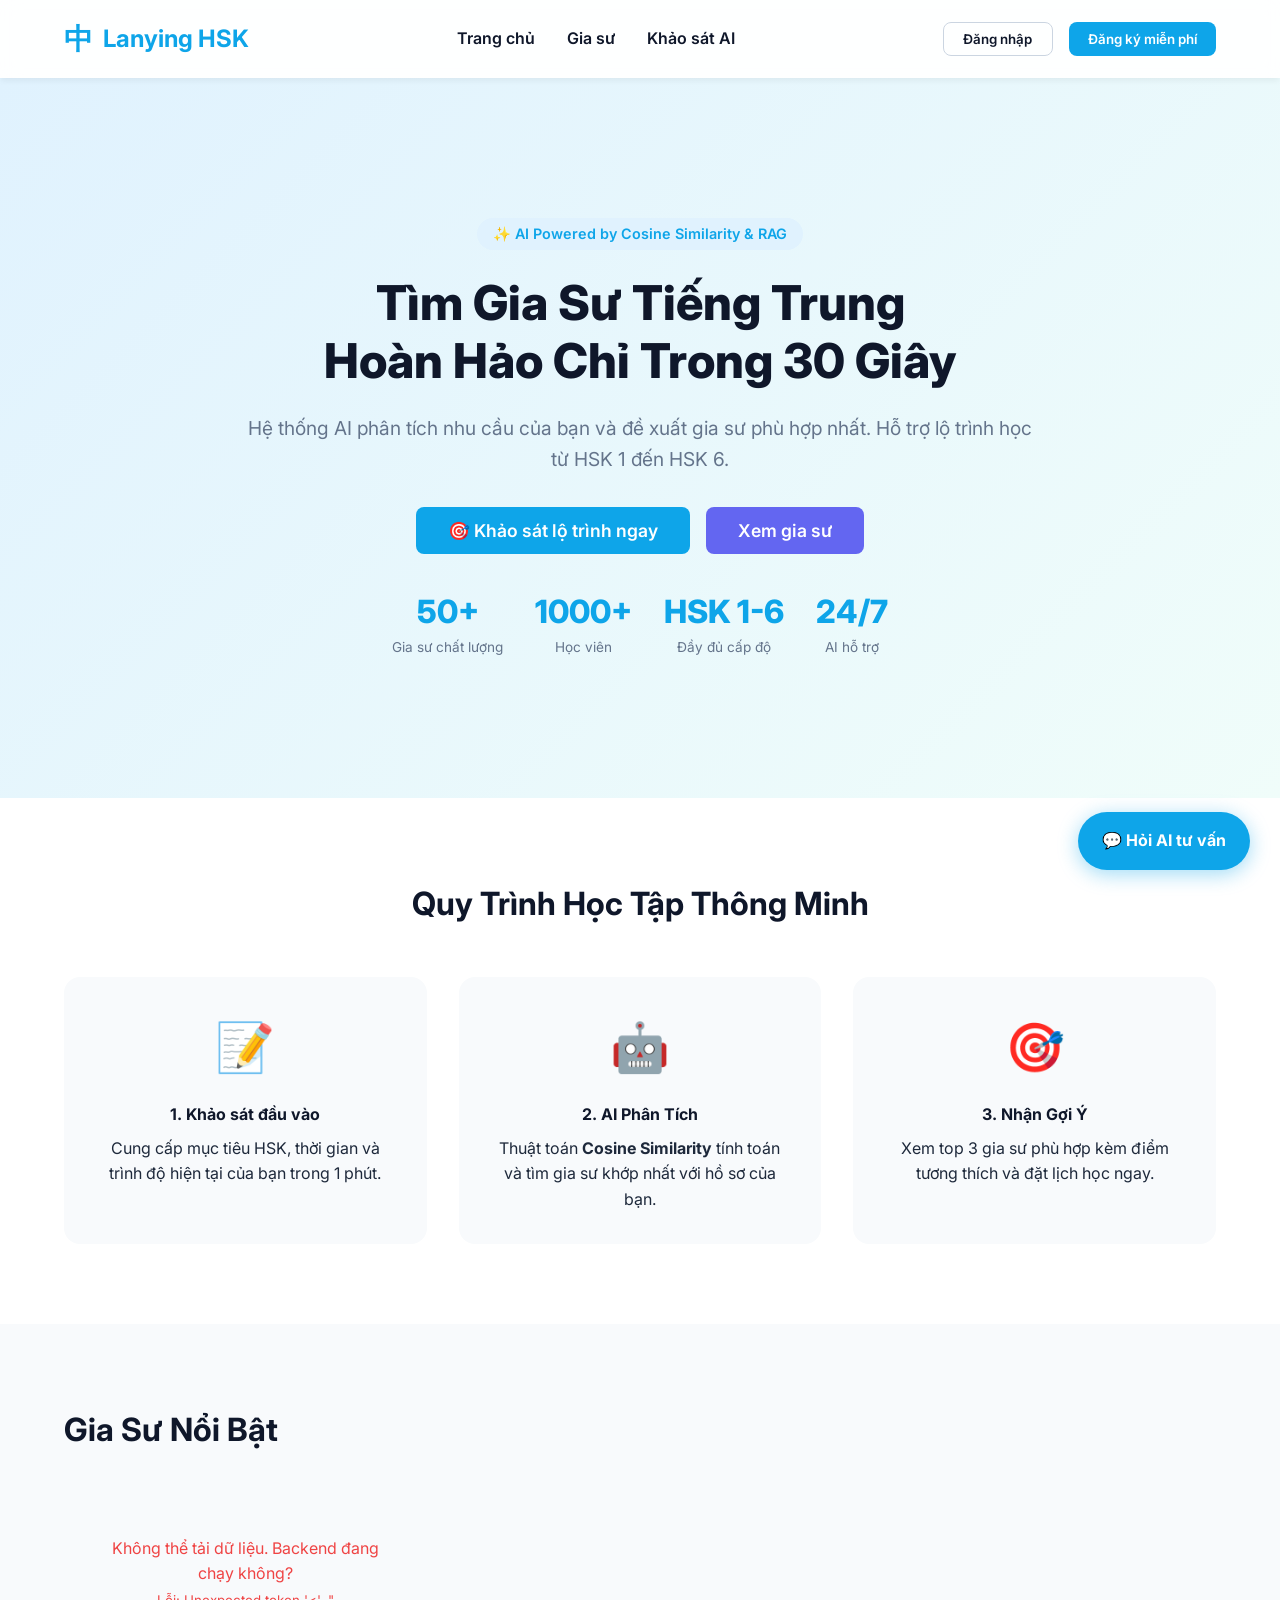
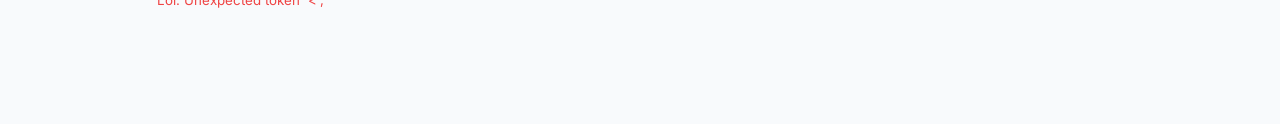
==== index.html @ 8baa3f13 "Fix: remove hardcoded localhost URL in index.html, include api.js" ====
<!DOCTYPE html>
<html lang="vi">
<head>
    <meta charset="UTF-8">
    <meta name="viewport" content="width=device-width, initial-scale=1.0">
    <title>Lanying HSK - Nền tảng gia sư tiếng Trung thông minh</title>
    <meta name="description" content="Tìm gia sư tiếng Trung phù hợp nhất với bạn bằng AI Cosine Similarity và Chatbot RAG">
    <link href="https://fonts.googleapis.com/css2?family=Inter:wght@300;400;600;700;800&display=swap" rel="stylesheet">
    <link rel="stylesheet" href="style.css">
    <style>
        /* Extra styles for dynamic elements */
        .nav-user { display:flex; align-items:center; gap:1rem; }
        .nav-username { font-weight:600; color:var(--primary); }
        .tutor-grid-dynamic { display:grid; grid-template-columns:repeat(auto-fill,minmax(300px,1fr)); gap:2rem; }
        .loading-spinner { text-align:center; padding:3rem; color:var(--gray); font-size:1.1rem; }
        .btn-secondary { background:#6366f1; color:white; border:none; padding:0.8rem 2rem; border-radius:8px; font-size:1.1rem; font-weight:600; cursor:pointer; transition:all 0.3s; }
        .btn-secondary:hover { background:#4f46e5; transform:translateY(-2px); }

        /* Chatbot styles */
        .chatbot-widget {
            position:fixed; bottom:30px; right:30px;
            background:var(--primary); color:white;
            padding:1rem 1.5rem; border-radius:50px;
            cursor:pointer; box-shadow:0 4px 20px rgba(14,165,233,0.4);
            font-weight:700; z-index:1000; font-size:1rem;
            transition:all 0.3s; animation: pulse 2s infinite;
        }
        @keyframes pulse {
            0%,100% { box-shadow:0 4px 20px rgba(14,165,233,0.4); }
            50% { box-shadow:0 4px 30px rgba(14,165,233,0.7); }
        }
        .chatbot-widget:hover { transform:scale(1.05); }
        .chat-window {
            position:fixed; bottom:90px; right:30px;
            width:360px; background:white; border-radius:16px;
            box-shadow:0 20px 60px rgba(0,0,0,0.15);
            display:none; flex-direction:column; z-index:1000;
            overflow:hidden; border:1px solid #e2e8f0;
        }
        .chat-header {
            background:linear-gradient(135deg,var(--primary),#6366f1);
            color:white; padding:1rem 1.5rem;
            display:flex; justify-content:space-between; align-items:center;
        }
        .chat-header h4 { font-size:1rem; }
        .chat-header small { opacity:0.8; font-size:0.75rem; }
        .close-chat { background:none; border:none; color:white; font-size:1.2rem; cursor:pointer; }
        .chat-body {
            padding:1rem; height:300px; overflow-y:auto;
            background:#f8fafc; display:flex; flex-direction:column; gap:0.8rem;
        }
        .chat-msg { max-width:80%; padding:0.7rem 1rem; border-radius:12px; font-size:0.9rem; line-height:1.5; }
        .chat-msg.ai { background:#e2e8f0; align-self:flex-start; border-radius:4px 12px 12px 12px; }
        .chat-msg.user { background:var(--primary); color:white; align-self:flex-end; border-radius:12px 12px 4px 12px; }
        .chat-msg.typing { color:var(--gray); font-style:italic; }
        .chat-input-row { display:flex; padding:0.8rem; gap:0.5rem; border-top:1px solid #e2e8f0; background:white; }
        .chat-input-row input { flex:1; padding:0.7rem 1rem; border:2px solid #e2e8f0; border-radius:8px; font-family:'Inter',sans-serif; font-size:0.9rem; }
        .chat-input-row input:focus { outline:none; border-color:var(--primary); }
        .chat-input-row button { background:var(--primary); color:white; border:none; padding:0.7rem 1.2rem; border-radius:8px; cursor:pointer; font-weight:600; }

        /* Hero stats */
        .hero-stats { display:flex; gap:2rem; justify-content:center; margin-top:2rem; flex-wrap:wrap; }
        .stat { text-align:center; }
        .stat-num { font-size:2rem; font-weight:800; color:var(--primary); }
        .stat-label { font-size:0.85rem; color:var(--gray); }

        /* Toast notification */
        .toast { position:fixed; top:80px; right:20px; background:#0f172a; color:white; padding:1rem 1.5rem; border-radius:10px; z-index:9999; display:none; font-size:0.9rem; box-shadow:0 4px 20px rgba(0,0,0,0.2); }
    </style>
</head>
<body>
    <!-- Toast -->
    <div class="toast" id="toast"></div>

    <!-- Modal Dashboard -->
    <div id="dashboardModal" style="display:none; position:fixed; top:0; left:0; width:100%; height:100%; background:rgba(0,0,0,0.5); z-index:10000; align-items:center; justify-content:center;">
        <div style="background:white; padding:2rem; border-radius:12px; width:90%; max-width:600px; max-height:80vh; overflow-y:auto; box-shadow:0 20px 40px rgba(0,0,0,0.2);">
            <div style="display:flex; justify-content:space-between; align-items:center; margin-bottom:1.5rem; border-bottom:1px solid #e2e8f0; padding-bottom:1rem;">
                <h3 id="dashTitle" style="color:var(--primary); font-size:1.5rem; margin:0;">Bảng điều khiển</h3>
                <button onclick="closeDashboard()" style="background:none; border:none; font-size:1.5rem; cursor:pointer; color:#64748b;">✕</button>
            </div>
            <div id="dashContent">
                <div class="loading-spinner">⏳ Đang tải dữ liệu...</div>
            </div>
        </div>
    </div>

    <!-- Navbar -->
    <nav class="navbar">
        <div class="logo">
            <span class="logo-icon" style="font-size:1.8rem;font-weight:800;color:#0ea5e9;font-family:serif;">&#20013;</span>
            <h1>Lanying HSK</h1>
        </div>
        <ul class="nav-links">
            <li><a href="#">Trang chủ</a></li>
            <li><a href="#tutors">Gia sư</a></li>
            <li id="nav-survey-link"><a href="frontend/pages/survey.html">Khảo sát AI</a></li>
        </ul>
        <div class="nav-actions" id="navActions">
            <button class="btn-outline" onclick="window.location='frontend/pages/login.html'">Đăng nhập</button>
            <button class="btn-primary" onclick="window.location='frontend/pages/login.html?tab=register'">Đăng ký miễn phí</button>
        </div>
    </nav>

    <!-- Hero Section -->
    <header class="hero">
        <div class="hero-content">
            <div class="badge">✨ AI Powered by Cosine Similarity & RAG</div>
            <h2>Tìm Gia Sư Tiếng Trung<br>Hoàn Hảo Chỉ Trong 30 Giây</h2>
            <p>Hệ thống AI phân tích nhu cầu của bạn và đề xuất gia sư phù hợp nhất. Hỗ trợ lộ trình học từ HSK 1 đến HSK 6.</p>
            <div class="hero-buttons">
                <button id="hero-survey-btn" class="btn-primary btn-large" onclick="window.location='frontend/pages/survey.html'">🎯 Khảo sát lộ trình ngay</button>
                <button class="btn-secondary btn-large" onclick="document.getElementById('tutors').scrollIntoView({behavior:'smooth'})">Xem gia sư</button>
            </div>
            <div class="hero-stats">
                <div class="stat"><div class="stat-num">50+</div><div class="stat-label">Gia sư chất lượng</div></div>
                <div class="stat"><div class="stat-num">1000+</div><div class="stat-label">Học viên</div></div>
                <div class="stat"><div class="stat-num">HSK 1-6</div><div class="stat-label">Đầy đủ cấp độ</div></div>
                <div class="stat"><div class="stat-num">24/7</div><div class="stat-label">AI hỗ trợ</div></div>
            </div>
        </div>
    </header>

    <!-- How it works -->
    <section class="how-it-works">
        <h3 class="section-title">Quy Trình Học Tập Thông Minh</h3>
        <div class="steps-container">
            <div class="step-card">
                <div class="step-icon">📝</div>
                <h4>1. Khảo sát đầu vào</h4>
                <p>Cung cấp mục tiêu HSK, thời gian và trình độ hiện tại của bạn trong 1 phút.</p>
            </div>
            <div class="step-card">
                <div class="step-icon">🤖</div>
                <h4>2. AI Phân Tích</h4>
                <p>Thuật toán <strong>Cosine Similarity</strong> tính toán và tìm gia sư khớp nhất với hồ sơ của bạn.</p>
            </div>
            <div class="step-card">
                <div class="step-icon">🎯</div>
                <h4>3. Nhận Gợi Ý</h4>
                <p>Xem top 3 gia sư phù hợp kèm điểm tương thích và đặt lịch học ngay.</p>
            </div>
        </div>
    </section>

    <!-- Tutors Section - Load từ API -->
    <section id="tutors" class="tutor-section">
        <h3 class="section-title">Gia Sư Nổi Bật</h3>
        <div id="tutorGrid" class="tutor-grid-dynamic">
            <div class="loading-spinner">⏳ Đang tải danh sách gia sư từ hệ thống...</div>
        </div>
    </section>

    <!-- Floating Chatbot -->
    <div class="chatbot-widget" onclick="toggleChat()">💬 Hỏi AI tư vấn</div>

    <div class="chat-window" id="chatWindow">
        <div class="chat-header">
            <div>
                <h4>Trợ lý AI Lanying HSK</h4>
                <small>Hỏi về ngữ pháp HSK, lộ trình học...</small>
            </div>
            <button class="close-chat" onclick="toggleChat()">✕</button>
        </div>
        <div class="chat-body" id="chatBody">
            <div class="chat-msg ai">Xin chào! Tôi là trợ lý AI của Lanying HSK. Bạn muốn hỏi về ngữ pháp HSK hay cần tư vấn lộ trình học?</div>
        </div>
        <div class="chat-input-row">
            <input type="text" id="chatInput" placeholder="Hỏi về ngữ pháp HSK..." onkeypress="if(event.key==='Enter')sendChat()">
            <button onclick="sendChat()">Gửi</button>
        </div>
    </div>

    <script src="frontend/js/api.js"></script>
    <script>
        const API = '';

        // ---- Navbar: Kiểm tra đăng nhập ----
        function checkAuth() {
            const user = JSON.parse(localStorage.getItem('lanying_user') || 'null');
            const token = localStorage.getItem('lanying_token');
            
            if (!user || !token) return; // Chưa đăng nhập

            if (user.role === 'tutor') {
                // Giáo viên không được vào trang học sinh
                window.location.href = '/frontend/pages/tutor_index.html';
                return;
            }

            // Hiện giao diện Học sinh
            document.getElementById('navActions').innerHTML = `
                <button class="btn-outline" style="border:none; color:var(--primary); font-weight:600; text-decoration:underline;" onclick="openDashboard()">Xin chào Học sinh <b>${user.name}</b></button>
                <button class="btn-outline" onclick="logout()">Đăng xuất</button>
            `;
        }

        function logout() {
            localStorage.removeItem('lanying_token');
            localStorage.removeItem('lanying_user');
            location.reload();
        }

        function showToast(msg, duration=3000) {
            const t = document.getElementById('toast');
            t.textContent = msg;
            t.style.display = 'block';
            setTimeout(() => t.style.display = 'none', duration);
        }

        // ---- Load Tutors từ API ----
        async function loadTutors() {
            try {
                const res = await fetch(`${API}/api/tutors/`);
                const tutors = await res.json();
                const grid = document.getElementById('tutorGrid');

                if (!tutors.length) {
                    grid.innerHTML = '<p style="text-align:center;color:#64748b">Chưa có gia sư nào.</p>';
                    return;
                }

                grid.innerHTML = tutors.map(t => `
                    <div class="tutor-card">
                        <div class="tutor-header">
                            <div class="tutor-avatar">${t.name.charAt(0)}</div>
                            <div class="tutor-info">
                                <h4>${t.name}</h4>
                                <span class="tutor-level" style="font-size:0.85rem;color:#0ea5e9;">Đạt HSK ${t.hsk_level} | Dạy HSK ${t.teaching_levels} | ${t.specialization || ''}</span>
                            </div>
                        </div>
                        <p style="color:#64748b;font-size:0.9rem;margin-bottom:1rem">${t.bio || ''}</p>
                        <div class="tutor-tags">
                            <span class="tag">Dạy HSK ${t.teaching_levels}</span>
                            <span class="tag">${t.specialization || ''}</span>
                        </div>
                        <div class="tutor-footer">
                            <span class="price">${Number(t.hourly_rate || 0).toLocaleString('vi-VN')}đ/giờ</span>
                            <button class="btn-primary btn-small" onclick="bookTutor(${t.id},'${t.name}')">Đặt lịch</button>
                        </div>
                    </div>
                `).join('');
            } catch(e) {
                document.getElementById('tutorGrid').innerHTML = `
                    <div style="text-align:center;color:#ef4444;padding:2rem">
                        Không thể tải dữ liệu. Backend đang chạy không? <br>
                        <small>Lỗi: ${e.message}</small>
                    </div>`;
            }
        }

        async function bookTutor(id, name) {
            const user = JSON.parse(localStorage.getItem('lanying_user') || 'null');
            if (!user) {
                showToast('Vui lòng đăng nhập để đặt lịch!');
                setTimeout(() => window.location='frontend/pages/login.html', 1500);
                return;
            }
            if (user.role === 'tutor') {
                showToast('Tài khoản Gia sư không thể đặt lịch học!');
                return;
            }
            try {
                await TutorAPI.book(id, "Xin chào gia sư!");
                showToast(`Đã gửi yêu cầu đặt lịch với gia sư ${name} thành công!`);
            } catch (err) {
                showToast(`Lỗi: ${err.message}`);
            }
        }

        // ---- Dashboard Modal ----
        async function openDashboard() {
            document.getElementById('dashboardModal').style.display = 'flex';
            document.getElementById('dashContent').innerHTML = '<div class="loading-spinner">⏳ Đang tải dữ liệu...</div>';
            try {
                const data = await AuthAPI.getDashboard();
                if (data.role === 'tutor') {
                    document.getElementById('dashTitle').textContent = `Thống kê Gia sư: ${data.name}`;
                    let html = `
                        <div style="background:#f8fafc; padding:1rem; border-radius:8px; margin-bottom:1rem;">
                            <p><strong>HSK hiện tại:</strong> Cấp ${data.hsk_level}</p>
                            <p><strong>Các cấp đang dạy:</strong> HSK ${data.teaching_levels}</p>
                        </div>
                        <h4 style="margin-bottom:0.5rem; color:#334155;">Danh sách học sinh đặt lịch:</h4>
                    `;
                    if (data.bookings.length === 0) {
                        html += `<p style="color:#64748b">Chưa có học sinh nào đặt lịch.</p>`;
                    } else {
                        html += `<ul style="list-style:none; padding:0;">`;
                        data.bookings.forEach(b => {
                            const date = new Date(b.created_at).toLocaleString('vi-VN');
                            let actionBtns = '';
                            if (b.status === 'pending') {
                                actionBtns = `
                                    <div style="margin-top:0.5rem; display:flex; gap:0.5rem;">
                                        <button onclick="updateBooking(${b.id}, 'accepted')" style="background:#16a34a; color:white; border:none; padding:0.4rem 0.8rem; border-radius:4px; cursor:pointer;">Duyệt</button>
                                        <button onclick="updateBooking(${b.id}, 'rejected')" style="background:#dc2626; color:white; border:none; padding:0.4rem 0.8rem; border-radius:4px; cursor:pointer;">Từ chối</button>
                                    </div>
                                `;
                            }
                            html += `<li style="padding:1rem; border:1px solid #e2e8f0; border-radius:8px; margin-bottom:0.5rem;">
                                <strong>Học viên:</strong> ${b.student_name} <br>
                                <small style="color:#64748b">Ngày đặt: ${date} | Trạng thái: <b>${b.status}</b></small>
                                ${actionBtns}
                            </li>`;
                        });
                        html += `</ul>`;
                    }
                    document.getElementById('dashContent').innerHTML = html;
                } else {
                    document.getElementById('dashTitle').textContent = `Lịch sử học tập: ${data.name}`;
                    let html = `<h4 style="margin-bottom:0.5rem; color:#334155;">Gia sư bạn đã đăng ký:</h4>`;
                    if (data.bookings.length === 0) {
                        html += `<p style="color:#64748b">Bạn chưa đặt lịch với gia sư nào.</p>`;
                    } else {
                        html += `<ul style="list-style:none; padding:0;">`;
                        data.bookings.forEach(b => {
                            const date = new Date(b.created_at).toLocaleString('vi-VN');
                            html += `<li style="padding:1rem; border:1px solid #e2e8f0; border-radius:8px; margin-bottom:0.5rem;">
                                <strong>Gia sư:</strong> ${b.tutor_name} <br>
                                <small style="color:#64748b">Ngày đặt: ${date} | Trạng thái: ${b.status}</small>
                            </li>`;
                        });
                        html += `</ul>`;
                    }
                    document.getElementById('dashContent').innerHTML = html;
                }
            } catch (err) {
                document.getElementById('dashContent').innerHTML = `<p style="color:#ef4444">Lỗi tải dữ liệu: ${err.message}</p>`;
            }
        }

        function closeDashboard() {
            document.getElementById('dashboardModal').style.display = 'none';
        }

        async function updateBooking(bookingId, status) {
            try {
                await TutorAPI.updateBookingStatus(bookingId, status);
                showToast(`Đã ${status === 'accepted' ? 'duyệt' : 'từ chối'} học viên thành công!`);
                openDashboard(); // Reload data
            } catch (err) {
                showToast(`Lỗi: ${err.message}`);
            }
        }

        // ---- Chatbot ----
        function toggleChat() {
            const w = document.getElementById('chatWindow');
            w.style.display = w.style.display === 'flex' ? 'none' : 'flex';
        }

        async function sendChat() {
            const input = document.getElementById('chatInput');
            const msg = input.value.trim();
            if (!msg) return;

            const body = document.getElementById('chatBody');
            body.innerHTML += `<div class="chat-msg user">${msg}</div>`;
            body.innerHTML += `<div class="chat-msg ai typing" id="typing">Đang trả lời...</div>`;
            body.scrollTop = body.scrollHeight;
            input.value = '';

            try {
                const res = await fetch(`${API}/api/chat/`, {
                    method: 'POST',
                    headers: {'Content-Type':'application/json'},
                    body: JSON.stringify({message: msg})
                });
                const data = await res.json();
                document.getElementById('typing').outerHTML = `<div class="chat-msg ai">${data.reply}</div>`;
            } catch(e) {
                document.getElementById('typing').outerHTML = `<div class="chat-msg ai">Xin lỗi, chatbot đang gặp lỗi kết nối.</div>`;
            }
            body.scrollTop = body.scrollHeight;
        }

        // Khởi tạo
        checkAuth();
        loadTutors();
    </script>
</body>
</html>
---- style.css ----
/* Global Reset */
* {
    margin: 0;
    padding: 0;
    box-sizing: border-box;
}

body {
    font-family: 'Inter', sans-serif;
    background-color: #f8fafc;
    color: #1e293b;
    line-height: 1.6;
}

/* Typography & Colors */
:root {
    --primary: #0ea5e9; /* Blue Moon Weed / Frieren Blue */
    --primary-hover: #0284c7;
    --secondary: #6366f1; /* Magic Indigo */
    --dark: #0f172a;
    --light: #ffffff;
    --gray: #64748b;
    --bg-glass: rgba(255, 255, 255, 0.85);
}

/* Navbar */
.navbar {
    display: flex;
    justify-content: space-between;
    align-items: center;
    padding: 1rem 5%;
    background: var(--bg-glass);
    backdrop-filter: blur(10px);
    position: sticky;
    top: 0;
    z-index: 100;
    box-shadow: 0 4px 6px -1px rgba(0, 0, 0, 0.05);
}

.logo {
    display: flex;
    align-items: center;
    gap: 10px;
}
.logo-icon { font-size: 1.5rem; }
.logo h1 { font-size: 1.5rem; font-weight: 700; color: var(--primary); }

.nav-links {
    list-style: none;
    display: flex;
    gap: 2rem;
}
.nav-links a {
    text-decoration: none;
    color: var(--dark);
    font-weight: 600;
    transition: color 0.2s;
}
.nav-links a:hover { color: var(--primary); }

.nav-actions { display: flex; gap: 1rem; }

/* Buttons */
button {
    font-family: 'Inter', sans-serif;
    cursor: pointer;
    border-radius: 8px;
    font-weight: 600;
    transition: all 0.3s ease;
}
.btn-primary {
    background: var(--primary);
    color: white;
    border: none;
    padding: 0.5rem 1.2rem;
}
.btn-primary:hover {
    background: var(--primary-hover);
    transform: translateY(-2px);
    box-shadow: 0 4px 12px rgba(14, 165, 233, 0.3);
}
.btn-outline {
    background: transparent;
    color: var(--dark);
    border: 1px solid #cbd5e1;
    padding: 0.5rem 1.2rem;
}
.btn-large { padding: 0.8rem 2rem; font-size: 1.1rem; }
.btn-small { padding: 0.4rem 1rem; font-size: 0.9rem; }

/* Hero Section */
.hero {
    min-height: 80vh;
    display: flex;
    align-items: center;
    justify-content: center;
    text-align: center;
    padding: 2rem 5%;
    background: linear-gradient(135deg, #e0f2fe 0%, #f0fdfa 100%);
}

.hero-content {
    max-width: 800px;
    animation: fadeIn 1s ease-out;
}

@keyframes fadeIn {
    from { opacity: 0; transform: translateY(20px); }
    to { opacity: 1; transform: translateY(0); }
}

.badge {
    display: inline-block;
    padding: 0.3rem 1rem;
    background: #e0f2fe;
    color: var(--primary);
    border-radius: 20px;
    font-size: 0.9rem;
    font-weight: 600;
    margin-bottom: 1.5rem;
}

.hero h2 {
    font-size: 3rem;
    font-weight: 800;
    color: var(--dark);
    line-height: 1.2;
    margin-bottom: 1.5rem;
}

.hero p {
    font-size: 1.2rem;
    color: var(--gray);
    margin-bottom: 2rem;
}

.hero-buttons {
    display: flex;
    gap: 1rem;
    justify-content: center;
}

/* How it works */
.how-it-works { padding: 5rem 5%; text-align: center; background: white; }
.section-title { font-size: 2rem; margin-bottom: 3rem; color: var(--dark); }

.steps-container {
    display: grid;
    grid-template-columns: repeat(auto-fit, minmax(250px, 1fr));
    gap: 2rem;
}

.step-card {
    padding: 2rem;
    background: #f8fafc;
    border-radius: 16px;
    transition: transform 0.3s;
}
.step-card:hover { transform: translateY(-10px); }
.step-icon { font-size: 3rem; margin-bottom: 1rem; }
.step-card h4 { margin-bottom: 0.5rem; color: var(--dark); }

/* Tutors Section */
.tutor-section { padding: 5rem 5%; }
.tutor-grid {
    display: grid;
    grid-template-columns: repeat(auto-fill, minmax(300px, 1fr));
    gap: 2rem;
}

.tutor-card {
    background: white;
    border-radius: 16px;
    padding: 1.5rem;
    box-shadow: 0 4px 6px -1px rgba(0,0,0,0.05);
    border: 1px solid #f1f5f9;
    transition: all 0.3s ease;
}
.tutor-card:hover {
    box-shadow: 0 10px 15px -3px rgba(0,0,0,0.1);
    border-color: #cbd5e1;
}

.tutor-header { display: flex; align-items: center; gap: 1rem; margin-bottom: 1rem; }
.tutor-avatar {
    width: 50px; height: 50px;
    background: var(--primary); color: white;
    border-radius: 50%;
    display: flex; align-items: center; justify-content: center;
    font-size: 1.5rem; font-weight: bold;
}
.tutor-level { font-size: 0.85rem; color: var(--secondary); font-weight: 600;}

.tutor-tags { display: flex; flex-wrap: wrap; gap: 0.5rem; margin-bottom: 1.5rem; }
.tag {
    background: #f1f5f9;
    padding: 0.2rem 0.6rem;
    border-radius: 4px;
    font-size: 0.8rem;
    color: var(--gray);
}

.tutor-footer {
    display: flex; justify-content: space-between; align-items: center;
    border-top: 1px solid #f1f5f9; padding-top: 1rem;
}
.price { font-weight: 700; color: var(--dark); font-size: 1.1rem; }

/* Chatbot Mockup */
.chatbot-widget {
    position: fixed; bottom: 30px; right: 30px;
    background: var(--primary); color: white;
    padding: 1rem; border-radius: 50px;
    cursor: pointer; box-shadow: 0 4px 12px rgba(14, 165, 233, 0.4);
    font-weight: 600; z-index: 1000;
}

.chat-window {
    position: fixed; bottom: 90px; right: 30px;
    width: 320px; background: white;
    border-radius: 12px; box-shadow: 0 10px 25px rgba(0,0,0,0.1);
    display: none; flex-direction: column; z-index: 1000;
    overflow: hidden;
}

.chat-header {
    background: var(--primary); color: white;
    padding: 1rem; display: flex; justify-content: space-between;
}
.chat-body { padding: 1rem; height: 250px; background: #f8fafc; }
.message.ai {
    background: #e2e8f0; padding: 0.8rem; border-radius: 8px;
    font-size: 0.9rem; width: 85%;
}
.chat-input {
    display: flex; padding: 0.8rem; border-top: 1px solid #e2e8f0;
}
.chat-input input { flex: 1; padding: 0.5rem; border: 1px solid #cbd5e1; border-radius: 4px; }
.chat-input button { margin-left: 0.5rem; background: var(--secondary); color: white; border: none; padding: 0.5rem 1rem; border-radius: 4px;}

/* Modal Mockup */
.modal {
    display: none; position: fixed; z-index: 2000;
    left: 0; top: 0; width: 100%; height: 100%;
    background-color: rgba(0,0,0,0.5);
    align-items: center; justify-content: center;
}
.modal-content {
    background-color: #fefefe; padding: 2rem; border-radius: 12px;
    width: 90%; max-width: 500px;
}
.close-btn { color: #aaa; float: right; font-size: 28px; font-weight: bold; cursor: pointer; }
.close-btn:hover { color: black; }
.form-group { margin-bottom: 1.5rem; margin-top: 1rem;}
.form-group label { display: block; margin-bottom: 0.5rem; font-weight: 600;}
.form-group select { width: 100%; padding: 0.8rem; border-radius: 8px; border: 1px solid #cbd5e1;}
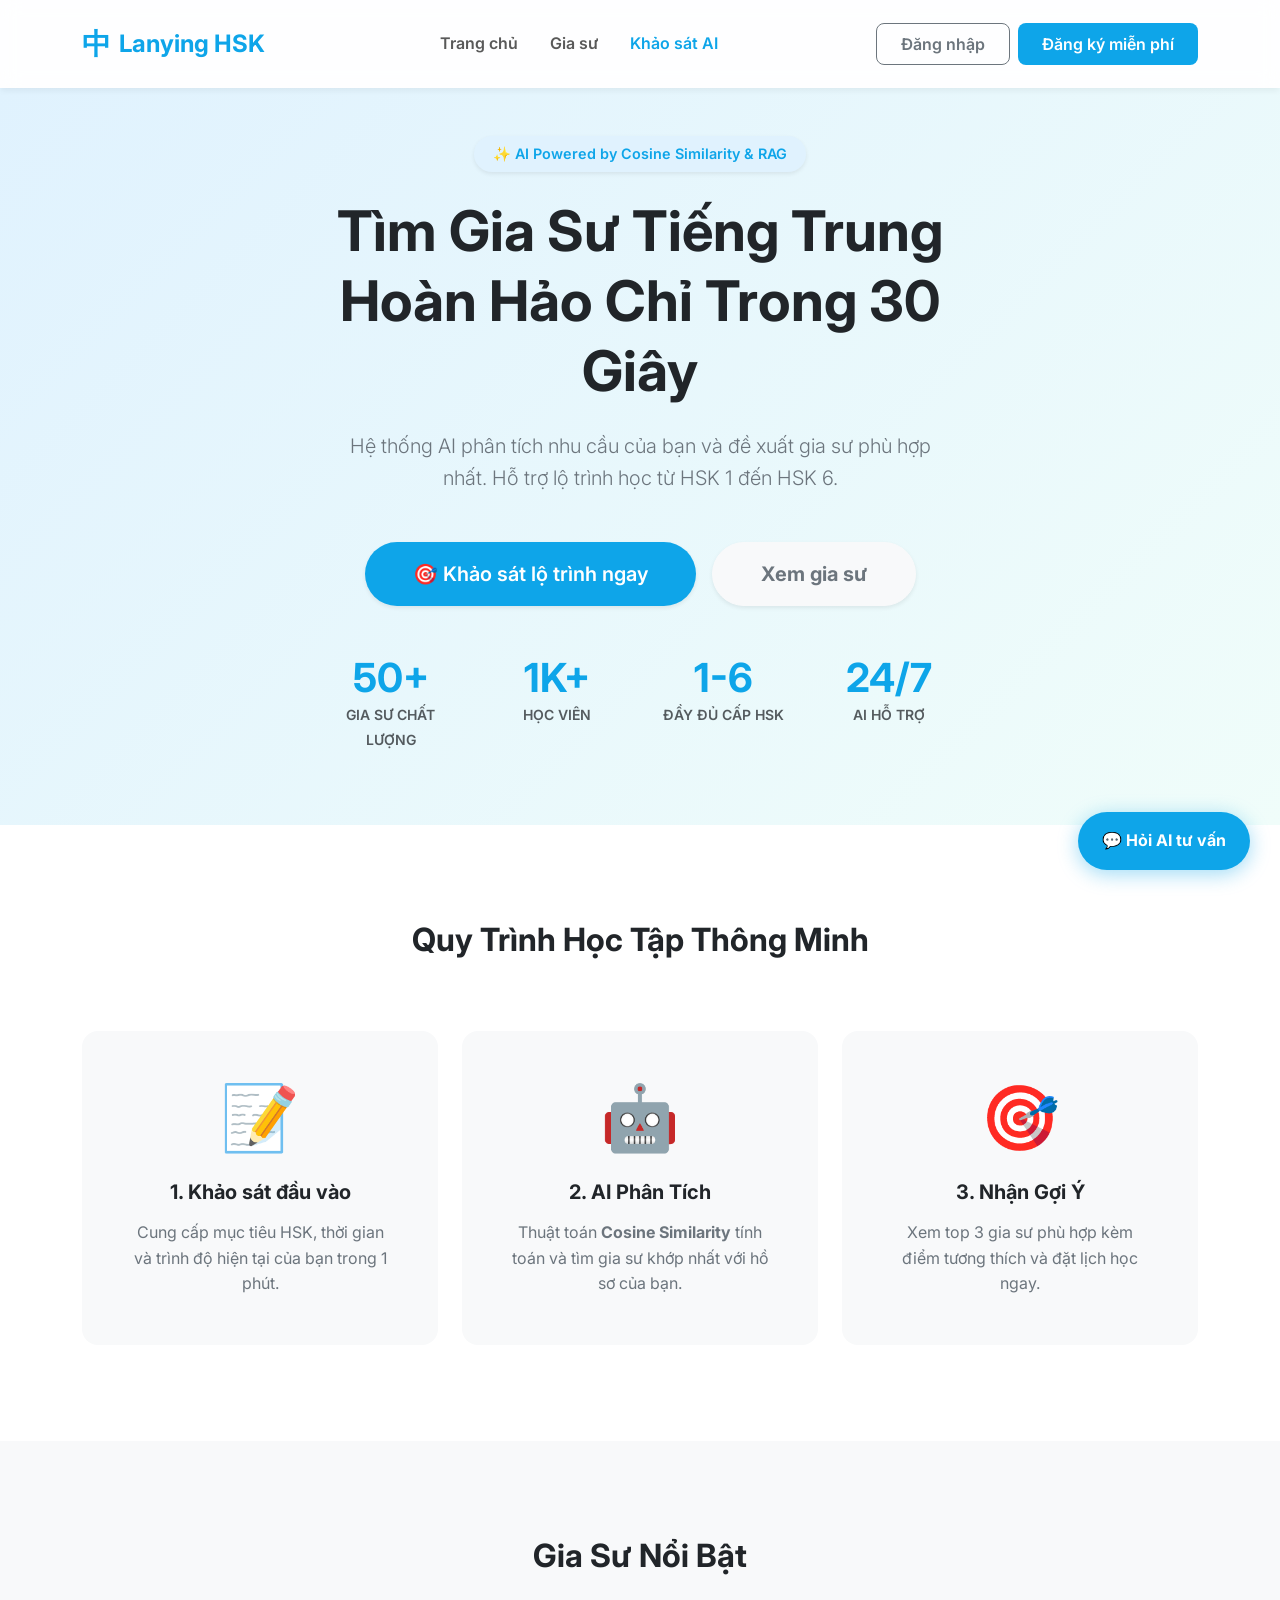
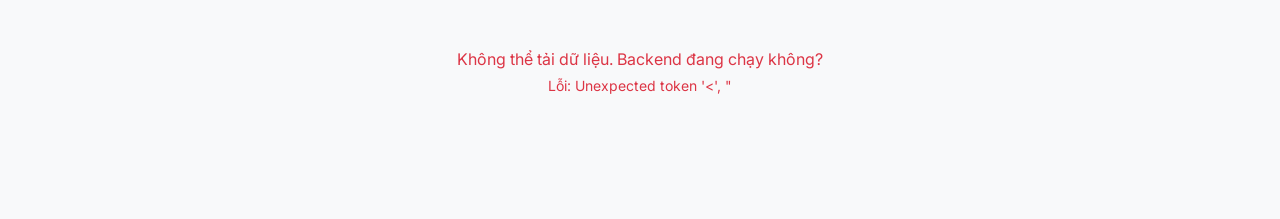
==== commit bd50de08: "Cập nhật giao diện Bootstrap 5 và nâng cấp Gemini 2.5 Flash" ====
--- a/index.html
+++ b/index.html
@@ -6,148 +6,135 @@
     <title>Lanying HSK - Nền tảng gia sư tiếng Trung thông minh</title>
     <meta name="description" content="Tìm gia sư tiếng Trung phù hợp nhất với bạn bằng AI Cosine Similarity và Chatbot RAG">
     <link href="https://fonts.googleapis.com/css2?family=Inter:wght@300;400;600;700;800&display=swap" rel="stylesheet">
+    <link href="https://cdn.jsdelivr.net/npm/bootstrap@5.3.2/dist/css/bootstrap.min.css" rel="stylesheet">
     <link rel="stylesheet" href="style.css">
     <style>
-        /* Extra styles for dynamic elements */
-        .nav-user { display:flex; align-items:center; gap:1rem; }
-        .nav-username { font-weight:600; color:var(--primary); }
         .tutor-grid-dynamic { display:grid; grid-template-columns:repeat(auto-fill,minmax(300px,1fr)); gap:2rem; }
-        .loading-spinner { text-align:center; padding:3rem; color:var(--gray); font-size:1.1rem; }
-        .btn-secondary { background:#6366f1; color:white; border:none; padding:0.8rem 2rem; border-radius:8px; font-size:1.1rem; font-weight:600; cursor:pointer; transition:all 0.3s; }
-        .btn-secondary:hover { background:#4f46e5; transform:translateY(-2px); }
-
-        /* Chatbot styles */
-        .chatbot-widget {
-            position:fixed; bottom:30px; right:30px;
-            background:var(--primary); color:white;
-            padding:1rem 1.5rem; border-radius:50px;
-            cursor:pointer; box-shadow:0 4px 20px rgba(14,165,233,0.4);
-            font-weight:700; z-index:1000; font-size:1rem;
-            transition:all 0.3s; animation: pulse 2s infinite;
-        }
-        @keyframes pulse {
-            0%,100% { box-shadow:0 4px 20px rgba(14,165,233,0.4); }
-            50% { box-shadow:0 4px 30px rgba(14,165,233,0.7); }
-        }
-        .chatbot-widget:hover { transform:scale(1.05); }
-        .chat-window {
-            position:fixed; bottom:90px; right:30px;
-            width:360px; background:white; border-radius:16px;
-            box-shadow:0 20px 60px rgba(0,0,0,0.15);
-            display:none; flex-direction:column; z-index:1000;
-            overflow:hidden; border:1px solid #e2e8f0;
-        }
-        .chat-header {
-            background:linear-gradient(135deg,var(--primary),#6366f1);
-            color:white; padding:1rem 1.5rem;
-            display:flex; justify-content:space-between; align-items:center;
-        }
-        .chat-header h4 { font-size:1rem; }
-        .chat-header small { opacity:0.8; font-size:0.75rem; }
-        .close-chat { background:none; border:none; color:white; font-size:1.2rem; cursor:pointer; }
-        .chat-body {
-            padding:1rem; height:300px; overflow-y:auto;
-            background:#f8fafc; display:flex; flex-direction:column; gap:0.8rem;
-        }
-        .chat-msg { max-width:80%; padding:0.7rem 1rem; border-radius:12px; font-size:0.9rem; line-height:1.5; }
-        .chat-msg.ai { background:#e2e8f0; align-self:flex-start; border-radius:4px 12px 12px 12px; }
-        .chat-msg.user { background:var(--primary); color:white; align-self:flex-end; border-radius:12px 12px 4px 12px; }
-        .chat-msg.typing { color:var(--gray); font-style:italic; }
-        .chat-input-row { display:flex; padding:0.8rem; gap:0.5rem; border-top:1px solid #e2e8f0; background:white; }
-        .chat-input-row input { flex:1; padding:0.7rem 1rem; border:2px solid #e2e8f0; border-radius:8px; font-family:'Inter',sans-serif; font-size:0.9rem; }
-        .chat-input-row input:focus { outline:none; border-color:var(--primary); }
-        .chat-input-row button { background:var(--primary); color:white; border:none; padding:0.7rem 1.2rem; border-radius:8px; cursor:pointer; font-weight:600; }
-
-        /* Hero stats */
-        .hero-stats { display:flex; gap:2rem; justify-content:center; margin-top:2rem; flex-wrap:wrap; }
-        .stat { text-align:center; }
-        .stat-num { font-size:2rem; font-weight:800; color:var(--primary); }
-        .stat-label { font-size:0.85rem; color:var(--gray); }
-
-        /* Toast notification */
-        .toast { position:fixed; top:80px; right:20px; background:#0f172a; color:white; padding:1rem 1.5rem; border-radius:10px; z-index:9999; display:none; font-size:0.9rem; box-shadow:0 4px 20px rgba(0,0,0,0.2); }
     </style>
 </head>
-<body>
+<body class="bg-light">
     <!-- Toast -->
-    <div class="toast" id="toast"></div>
-
-    <!-- Modal Dashboard -->
-    <div id="dashboardModal" style="display:none; position:fixed; top:0; left:0; width:100%; height:100%; background:rgba(0,0,0,0.5); z-index:10000; align-items:center; justify-content:center;">
-        <div style="background:white; padding:2rem; border-radius:12px; width:90%; max-width:600px; max-height:80vh; overflow-y:auto; box-shadow:0 20px 40px rgba(0,0,0,0.2);">
-            <div style="display:flex; justify-content:space-between; align-items:center; margin-bottom:1.5rem; border-bottom:1px solid #e2e8f0; padding-bottom:1rem;">
-                <h3 id="dashTitle" style="color:var(--primary); font-size:1.5rem; margin:0;">Bảng điều khiển</h3>
-                <button onclick="closeDashboard()" style="background:none; border:none; font-size:1.5rem; cursor:pointer; color:#64748b;">✕</button>
-            </div>
-            <div id="dashContent">
-                <div class="loading-spinner">⏳ Đang tải dữ liệu...</div>
-            </div>
-        </div>
+    <div class="toast-custom" id="toast"></div>
+
+    <!-- Modal Dashboard (Bootstrap Modal) -->
+    <div class="modal fade" id="dashboardModal" tabindex="-1" aria-hidden="true">
+      <div class="modal-dialog modal-lg modal-dialog-centered modal-dialog-scrollable">
+        <div class="modal-content border-0 shadow-lg rounded-4">
+          <div class="modal-header border-bottom px-4 py-3">
+            <h5 class="modal-title text-primary-custom fw-bold fs-4" id="dashTitle">Bảng điều khiển</h5>
+            <button type="button" class="btn-close" onclick="closeDashboard()"></button>
+          </div>
+          <div class="modal-body p-4" id="dashContent">
+            <div class="text-center py-5 text-secondary">
+              <div class="spinner-border text-primary" role="status">
+                <span class="visually-hidden">Loading...</span>
+              </div>
+              <p class="mt-2 fw-medium">⏳ Đang tải dữ liệu...</p>
+            </div>
+          </div>
+        </div>
+      </div>
     </div>
 
     <!-- Navbar -->
-    <nav class="navbar">
-        <div class="logo">
-            <span class="logo-icon" style="font-size:1.8rem;font-weight:800;color:#0ea5e9;font-family:serif;">&#20013;</span>
-            <h1>Lanying HSK</h1>
-        </div>
-        <ul class="nav-links">
-            <li><a href="#">Trang chủ</a></li>
-            <li><a href="#tutors">Gia sư</a></li>
-            <li id="nav-survey-link"><a href="frontend/pages/survey.html">Khảo sát AI</a></li>
-        </ul>
-        <div class="nav-actions" id="navActions">
-            <button class="btn-outline" onclick="window.location='frontend/pages/login.html'">Đăng nhập</button>
-            <button class="btn-primary" onclick="window.location='frontend/pages/login.html?tab=register'">Đăng ký miễn phí</button>
+    <nav class="navbar navbar-expand-lg navbar-light navbar-custom sticky-top py-3">
+        <div class="container">
+            <a class="navbar-brand d-flex align-items-center gap-2" href="#">
+                <span class="logo-icon">&#20013;</span>
+                <h1 class="m-0 fs-4 fw-bold text-primary-custom">Lanying HSK</h1>
+            </a>
+            <button class="navbar-toggler border-0 shadow-none" type="button" data-bs-toggle="collapse" data-bs-target="#navbarNav">
+                <span class="navbar-toggler-icon"></span>
+            </button>
+            <div class="collapse navbar-collapse mt-3 mt-lg-0" id="navbarNav">
+                <ul class="navbar-nav mx-auto fw-semibold">
+                    <li class="nav-item"><a class="nav-link px-3" href="#">Trang chủ</a></li>
+                    <li class="nav-item"><a class="nav-link px-3" href="#tutors">Gia sư</a></li>
+                    <li class="nav-item"><a class="nav-link px-3 text-primary-custom" href="frontend/pages/survey.html">Khảo sát AI</a></li>
+                </ul>
+                <div class="d-flex flex-column flex-lg-row gap-2 mt-3 mt-lg-0" id="navActions">
+                    <button class="btn btn-outline-secondary fw-semibold rounded-3 px-4 py-2" onclick="window.location='frontend/pages/login.html'">Đăng nhập</button>
+                    <button class="btn btn-primary-custom rounded-3 px-4 py-2" onclick="window.location='frontend/pages/login.html?tab=register'">Đăng ký miễn phí</button>
+                </div>
+            </div>
         </div>
     </nav>
 
     <!-- Hero Section -->
-    <header class="hero">
-        <div class="hero-content">
-            <div class="badge">✨ AI Powered by Cosine Similarity & RAG</div>
-            <h2>Tìm Gia Sư Tiếng Trung<br>Hoàn Hảo Chỉ Trong 30 Giây</h2>
-            <p>Hệ thống AI phân tích nhu cầu của bạn và đề xuất gia sư phù hợp nhất. Hỗ trợ lộ trình học từ HSK 1 đến HSK 6.</p>
-            <div class="hero-buttons">
-                <button id="hero-survey-btn" class="btn-primary btn-large" onclick="window.location='frontend/pages/survey.html'">🎯 Khảo sát lộ trình ngay</button>
-                <button class="btn-secondary btn-large" onclick="document.getElementById('tutors').scrollIntoView({behavior:'smooth'})">Xem gia sư</button>
-            </div>
-            <div class="hero-stats">
-                <div class="stat"><div class="stat-num">50+</div><div class="stat-label">Gia sư chất lượng</div></div>
-                <div class="stat"><div class="stat-num">1000+</div><div class="stat-label">Học viên</div></div>
-                <div class="stat"><div class="stat-num">HSK 1-6</div><div class="stat-label">Đầy đủ cấp độ</div></div>
-                <div class="stat"><div class="stat-num">24/7</div><div class="stat-label">AI hỗ trợ</div></div>
+    <header class="hero py-5" style="background: linear-gradient(135deg, #e0f2fe 0%, #f0fdfa 100%); min-height: 80vh; display: flex; align-items: center;">
+        <div class="container">
+            <div class="row justify-content-center text-center fade-in">
+                <div class="col-lg-8 col-xl-7">
+                    <div class="badge-custom shadow-sm mb-4">✨ AI Powered by Cosine Similarity & RAG</div>
+                    <h2 class="display-4 fw-bolder text-dark mb-4 lh-sm">Tìm Gia Sư Tiếng Trung<br>Hoàn Hảo Chỉ Trong 30 Giây</h2>
+                    <p class="lead text-secondary mb-5 px-md-4">Hệ thống AI phân tích nhu cầu của bạn và đề xuất gia sư phù hợp nhất. Hỗ trợ lộ trình học từ HSK 1 đến HSK 6.</p>
+                    <div class="d-flex justify-content-center gap-3 flex-column flex-sm-row mb-5">
+                        <button class="btn btn-primary-custom btn-lg px-5 py-3 rounded-pill shadow-sm" onclick="window.location='frontend/pages/survey.html'">🎯 Khảo sát lộ trình ngay</button>
+                        <button class="btn btn-light btn-lg px-5 py-3 rounded-pill shadow-sm text-secondary fw-bold" onclick="document.getElementById('tutors').scrollIntoView({behavior:'smooth'})">Xem gia sư</button>
+                    </div>
+                    <div class="row text-center mt-4">
+                        <div class="col-6 col-md-3 mb-4">
+                            <h3 class="text-primary-custom fw-bold display-6 mb-0">50+</h3>
+                            <span class="text-muted small text-uppercase fw-semibold">Gia sư chất lượng</span>
+                        </div>
+                        <div class="col-6 col-md-3 mb-4">
+                            <h3 class="text-primary-custom fw-bold display-6 mb-0">1K+</h3>
+                            <span class="text-muted small text-uppercase fw-semibold">Học viên</span>
+                        </div>
+                        <div class="col-6 col-md-3 mb-4">
+                            <h3 class="text-primary-custom fw-bold display-6 mb-0">1-6</h3>
+                            <span class="text-muted small text-uppercase fw-semibold">Đầy đủ cấp HSK</span>
+                        </div>
+                        <div class="col-6 col-md-3 mb-4">
+                            <h3 class="text-primary-custom fw-bold display-6 mb-0">24/7</h3>
+                            <span class="text-muted small text-uppercase fw-semibold">AI hỗ trợ</span>
+                        </div>
+                    </div>
+                </div>
             </div>
         </div>
     </header>
 
     <!-- How it works -->
-    <section class="how-it-works">
-        <h3 class="section-title">Quy Trình Học Tập Thông Minh</h3>
-        <div class="steps-container">
-            <div class="step-card">
-                <div class="step-icon">📝</div>
-                <h4>1. Khảo sát đầu vào</h4>
-                <p>Cung cấp mục tiêu HSK, thời gian và trình độ hiện tại của bạn trong 1 phút.</p>
-            </div>
-            <div class="step-card">
-                <div class="step-icon">🤖</div>
-                <h4>2. AI Phân Tích</h4>
-                <p>Thuật toán <strong>Cosine Similarity</strong> tính toán và tìm gia sư khớp nhất với hồ sơ của bạn.</p>
-            </div>
-            <div class="step-card">
-                <div class="step-icon">🎯</div>
-                <h4>3. Nhận Gợi Ý</h4>
-                <p>Xem top 3 gia sư phù hợp kèm điểm tương thích và đặt lịch học ngay.</p>
+    <section class="py-5 bg-white">
+        <div class="container py-5">
+            <h3 class="text-center fw-bold mb-5 fs-2 text-dark">Quy Trình Học Tập Thông Minh</h3>
+            <div class="row g-4 mt-2">
+                <div class="col-md-4">
+                    <div class="card h-100 border-0 bg-light rounded-4 p-5 text-center tutor-card">
+                        <div class="display-3 mb-4">📝</div>
+                        <h4 class="fw-bold h5 mb-3 text-dark">1. Khảo sát đầu vào</h4>
+                        <p class="text-secondary mb-0">Cung cấp mục tiêu HSK, thời gian và trình độ hiện tại của bạn trong 1 phút.</p>
+                    </div>
+                </div>
+                <div class="col-md-4">
+                    <div class="card h-100 border-0 bg-light rounded-4 p-5 text-center tutor-card">
+                        <div class="display-3 mb-4">🤖</div>
+                        <h4 class="fw-bold h5 mb-3 text-dark">2. AI Phân Tích</h4>
+                        <p class="text-secondary mb-0">Thuật toán <strong>Cosine Similarity</strong> tính toán và tìm gia sư khớp nhất với hồ sơ của bạn.</p>
+                    </div>
+                </div>
+                <div class="col-md-4">
+                    <div class="card h-100 border-0 bg-light rounded-4 p-5 text-center tutor-card">
+                        <div class="display-3 mb-4">🎯</div>
+                        <h4 class="fw-bold h5 mb-3 text-dark">3. Nhận Gợi Ý</h4>
+                        <p class="text-secondary mb-0">Xem top 3 gia sư phù hợp kèm điểm tương thích và đặt lịch học ngay.</p>
+                    </div>
+                </div>
             </div>
         </div>
     </section>
 
-    <!-- Tutors Section - Load từ API -->
-    <section id="tutors" class="tutor-section">
-        <h3 class="section-title">Gia Sư Nổi Bật</h3>
-        <div id="tutorGrid" class="tutor-grid-dynamic">
-            <div class="loading-spinner">⏳ Đang tải danh sách gia sư từ hệ thống...</div>
+    <!-- Tutors Section -->
+    <section id="tutors" class="py-5 bg-light">
+        <div class="container py-5">
+            <h3 class="fw-bold mb-5 text-center fs-2 text-dark">Gia Sư Nổi Bật</h3>
+            <div id="tutorGrid" class="row g-4">
+                <div class="col-12 text-center py-5 text-secondary">
+                    <div class="spinner-border text-primary" role="status"></div>
+                    <p class="mt-3 fw-medium">⏳ Đang tải danh sách gia sư từ hệ thống...</p>
+                </div>
+            </div>
         </div>
     </section>
 
@@ -171,6 +158,7 @@
         </div>
     </div>
 
+    <script src="https://cdn.jsdelivr.net/npm/bootstrap@5.3.2/dist/js/bootstrap.bundle.min.js"></script>
     <script src="frontend/js/api.js"></script>
     <script>
         const API = '';
@@ -190,8 +178,8 @@
 
             // Hiện giao diện Học sinh
             document.getElementById('navActions').innerHTML = `
-                <button class="btn-outline" style="border:none; color:var(--primary); font-weight:600; text-decoration:underline;" onclick="openDashboard()">Xin chào Học sinh <b>${user.name}</b></button>
-                <button class="btn-outline" onclick="logout()">Đăng xuất</button>
+                <button class="btn btn-link text-primary-custom fw-bold text-decoration-none px-3" onclick="openDashboard()">Xin chào Học sinh ${user.name}</button>
+                <button class="btn btn-outline-secondary fw-semibold rounded-3 px-3 py-2" onclick="logout()">Đăng xuất</button>
             `;
         }
 
@@ -216,33 +204,37 @@
                 const grid = document.getElementById('tutorGrid');
 
                 if (!tutors.length) {
-                    grid.innerHTML = '<p style="text-align:center;color:#64748b">Chưa có gia sư nào.</p>';
+                    grid.innerHTML = '<div class="col-12"><p class="text-center text-muted">Chưa có gia sư nào.</p></div>';
                     return;
                 }
 
                 grid.innerHTML = tutors.map(t => `
-                    <div class="tutor-card">
-                        <div class="tutor-header">
-                            <div class="tutor-avatar">${t.name.charAt(0)}</div>
-                            <div class="tutor-info">
-                                <h4>${t.name}</h4>
-                                <span class="tutor-level" style="font-size:0.85rem;color:#0ea5e9;">Đạt HSK ${t.hsk_level} | Dạy HSK ${t.teaching_levels} | ${t.specialization || ''}</span>
+                    <div class="col-md-6 col-lg-4">
+                        <div class="card h-100 tutor-card border-0 shadow-sm rounded-4 bg-white">
+                            <div class="card-body p-4">
+                                <div class="d-flex align-items-center gap-3 mb-4">
+                                    <div class="tutor-avatar fs-4 shadow-sm">${t.name.charAt(0)}</div>
+                                    <div>
+                                        <h4 class="h5 fw-bold text-dark mb-1">${t.name}</h4>
+                                        <span class="text-primary-custom fw-semibold small">Đạt HSK ${t.hsk_level} | Dạy HSK ${t.teaching_levels}</span>
+                                    </div>
+                                </div>
+                                <p class="text-secondary small mb-4" style="min-height: 40px; line-height: 1.6;">${t.bio || ''}</p>
+                                <div class="d-flex flex-wrap gap-2 mb-2">
+                                    <span class="badge bg-light text-secondary border px-2 py-1 fw-medium">Dạy HSK ${t.teaching_levels}</span>
+                                    ${t.specialization ? `<span class="badge bg-light text-secondary border px-2 py-1 fw-medium">${t.specialization}</span>` : ''}
+                                </div>
                             </div>
-                        </div>
-                        <p style="color:#64748b;font-size:0.9rem;margin-bottom:1rem">${t.bio || ''}</p>
-                        <div class="tutor-tags">
-                            <span class="tag">Dạy HSK ${t.teaching_levels}</span>
-                            <span class="tag">${t.specialization || ''}</span>
-                        </div>
-                        <div class="tutor-footer">
-                            <span class="price">${Number(t.hourly_rate || 0).toLocaleString('vi-VN')}đ/giờ</span>
-                            <button class="btn-primary btn-small" onclick="bookTutor(${t.id},'${t.name}')">Đặt lịch</button>
+                            <div class="card-footer bg-transparent border-top p-4 d-flex justify-content-between align-items-center">
+                                <span class="fw-bold text-dark fs-5">${Number(t.hourly_rate || 0).toLocaleString('vi-VN')}đ/h</span>
+                                <button class="btn btn-primary-custom px-4 py-2 rounded-3" onclick="bookTutor(${t.id},'${t.name}')">Đặt lịch</button>
+                            </div>
                         </div>
                     </div>
                 `).join('');
             } catch(e) {
                 document.getElementById('tutorGrid').innerHTML = `
-                    <div style="text-align:center;color:#ef4444;padding:2rem">
+                    <div class="col-12 text-center text-danger py-4">
                         Không thể tải dữ liệu. Backend đang chạy không? <br>
                         <small>Lỗi: ${e.message}</small>
                     </div>`;
@@ -269,79 +261,46 @@
         }
 
         // ---- Dashboard Modal ----
+        let dashModalInstance = null;
         async function openDashboard() {
-            document.getElementById('dashboardModal').style.display = 'flex';
-            document.getElementById('dashContent').innerHTML = '<div class="loading-spinner">⏳ Đang tải dữ liệu...</div>';
+            if (!dashModalInstance) {
+                dashModalInstance = new bootstrap.Modal(document.getElementById('dashboardModal'));
+            }
+            dashModalInstance.show();
+            document.getElementById('dashContent').innerHTML = '<div class="text-center py-5"><div class="spinner-border text-primary"></div><p class="mt-2 fw-medium text-secondary">⏳ Đang tải dữ liệu...</p></div>';
             try {
                 const data = await AuthAPI.getDashboard();
                 if (data.role === 'tutor') {
-                    document.getElementById('dashTitle').textContent = `Thống kê Gia sư: ${data.name}`;
-                    let html = `
-                        <div style="background:#f8fafc; padding:1rem; border-radius:8px; margin-bottom:1rem;">
-                            <p><strong>HSK hiện tại:</strong> Cấp ${data.hsk_level}</p>
-                            <p><strong>Các cấp đang dạy:</strong> HSK ${data.teaching_levels}</p>
-                        </div>
-                        <h4 style="margin-bottom:0.5rem; color:#334155;">Danh sách học sinh đặt lịch:</h4>
-                    `;
+                    // Tutor dashboard logic not used here (redirected earlier)
+                } else {
+                    document.getElementById('dashTitle').textContent = `Lịch sử học tập: ${data.name}`;
+                    let html = `<h5 class="mb-4 fw-bold text-dark">Gia sư bạn đã đăng ký:</h5>`;
                     if (data.bookings.length === 0) {
-                        html += `<p style="color:#64748b">Chưa có học sinh nào đặt lịch.</p>`;
+                        html += `<p class="text-muted">Bạn chưa đặt lịch với gia sư nào.</p>`;
                     } else {
-                        html += `<ul style="list-style:none; padding:0;">`;
+                        html += `<div class="list-group list-group-flush gap-2">`;
                         data.bookings.forEach(b => {
                             const date = new Date(b.created_at).toLocaleString('vi-VN');
-                            let actionBtns = '';
-                            if (b.status === 'pending') {
-                                actionBtns = `
-                                    <div style="margin-top:0.5rem; display:flex; gap:0.5rem;">
-                                        <button onclick="updateBooking(${b.id}, 'accepted')" style="background:#16a34a; color:white; border:none; padding:0.4rem 0.8rem; border-radius:4px; cursor:pointer;">Duyệt</button>
-                                        <button onclick="updateBooking(${b.id}, 'rejected')" style="background:#dc2626; color:white; border:none; padding:0.4rem 0.8rem; border-radius:4px; cursor:pointer;">Từ chối</button>
-                                    </div>
-                                `;
-                            }
-                            html += `<li style="padding:1rem; border:1px solid #e2e8f0; border-radius:8px; margin-bottom:0.5rem;">
-                                <strong>Học viên:</strong> ${b.student_name} <br>
-                                <small style="color:#64748b">Ngày đặt: ${date} | Trạng thái: <b>${b.status}</b></small>
-                                ${actionBtns}
-                            </li>`;
+                            let statusBadge = b.status === 'pending' ? '<span class="badge bg-warning-subtle text-warning-emphasis px-3 py-2 rounded-pill">Đang chờ duyệt</span>' : (b.status === 'accepted' ? '<span class="badge bg-success-subtle text-success-emphasis px-3 py-2 rounded-pill">Đã duyệt</span>' : '<span class="badge bg-danger-subtle text-danger-emphasis px-3 py-2 rounded-pill">Từ chối</span>');
+                            html += `<div class="list-group-item d-flex flex-column flex-md-row justify-content-between align-items-md-center p-3 border rounded-3 bg-white shadow-sm">
+                                <div class="mb-2 mb-md-0">
+                                    <h6 class="mb-1 fw-bold text-dark fs-5">${b.tutor_name}</h6>
+                                    <small class="text-secondary"><i class="bi bi-calendar3"></i> Ngày đặt: ${date}</small>
+                                </div>
+                                <div>${statusBadge}</div>
+                            </div>`;
                         });
-                        html += `</ul>`;
-                    }
-                    document.getElementById('dashContent').innerHTML = html;
-                } else {
-                    document.getElementById('dashTitle').textContent = `Lịch sử học tập: ${data.name}`;
-                    let html = `<h4 style="margin-bottom:0.5rem; color:#334155;">Gia sư bạn đã đăng ký:</h4>`;
-                    if (data.bookings.length === 0) {
-                        html += `<p style="color:#64748b">Bạn chưa đặt lịch với gia sư nào.</p>`;
-                    } else {
-                        html += `<ul style="list-style:none; padding:0;">`;
-                        data.bookings.forEach(b => {
-                            const date = new Date(b.created_at).toLocaleString('vi-VN');
-                            html += `<li style="padding:1rem; border:1px solid #e2e8f0; border-radius:8px; margin-bottom:0.5rem;">
-                                <strong>Gia sư:</strong> ${b.tutor_name} <br>
-                                <small style="color:#64748b">Ngày đặt: ${date} | Trạng thái: ${b.status}</small>
-                            </li>`;
-                        });
-                        html += `</ul>`;
+                        html += `</div>`;
                     }
                     document.getElementById('dashContent').innerHTML = html;
                 }
             } catch (err) {
-                document.getElementById('dashContent').innerHTML = `<p style="color:#ef4444">Lỗi tải dữ liệu: ${err.message}</p>`;
+                document.getElementById('dashContent').innerHTML = `<p class="text-danger">Lỗi tải dữ liệu: ${err.message}</p>`;
             }
         }
 
         function closeDashboard() {
-            document.getElementById('dashboardModal').style.display = 'none';
-        }
-
-        async function updateBooking(bookingId, status) {
-            try {
-                await TutorAPI.updateBookingStatus(bookingId, status);
-                showToast(`Đã ${status === 'accepted' ? 'duyệt' : 'từ chối'} học viên thành công!`);
-                openDashboard(); // Reload data
-            } catch (err) {
-                showToast(`Lỗi: ${err.message}`);
-            }
+            if (dashModalInstance) dashModalInstance.hide();
         }
 
         // ---- Chatbot ----
--- a/style.css
+++ b/style.css
@@ -1,8 +1,12 @@
-/* Global Reset */
-* {
-    margin: 0;
-    padding: 0;
-    box-sizing: border-box;
+/* Global overrides and Variables */
+:root {
+    --primary: #0ea5e9; /* Lanying Blue */
+    --primary-hover: #0284c7;
+    --secondary: #6366f1; /* Magic Indigo */
+    --dark: #0f172a;
+    --light: #ffffff;
+    --gray: #64748b;
+    --bg-glass: rgba(255, 255, 255, 0.85);
 }
 
 body {
@@ -12,106 +16,36 @@
     line-height: 1.6;
 }
 
-/* Typography & Colors */
-:root {
-    --primary: #0ea5e9; /* Blue Moon Weed / Frieren Blue */
-    --primary-hover: #0284c7;
-    --secondary: #6366f1; /* Magic Indigo */
-    --dark: #0f172a;
-    --light: #ffffff;
-    --gray: #64748b;
-    --bg-glass: rgba(255, 255, 255, 0.85);
+/* Custom Utilities */
+.text-primary-custom { color: var(--primary) !important; }
+.bg-primary-custom { background-color: var(--primary) !important; }
+.btn-primary-custom {
+    background-color: var(--primary);
+    color: white;
+    border: none;
+    font-weight: 600;
+    transition: all 0.3s ease;
+}
+.btn-primary-custom:hover {
+    background-color: var(--primary-hover);
+    color: white;
+    transform: translateY(-2px);
+    box-shadow: 0 4px 12px rgba(14, 165, 233, 0.3);
 }
 
 /* Navbar */
-.navbar {
-    display: flex;
-    justify-content: space-between;
-    align-items: center;
-    padding: 1rem 5%;
+.navbar-custom {
     background: var(--bg-glass);
     backdrop-filter: blur(10px);
-    position: sticky;
-    top: 0;
-    z-index: 100;
     box-shadow: 0 4px 6px -1px rgba(0, 0, 0, 0.05);
 }
 
-.logo {
-    display: flex;
-    align-items: center;
-    gap: 10px;
-}
-.logo-icon { font-size: 1.5rem; }
-.logo h1 { font-size: 1.5rem; font-weight: 700; color: var(--primary); }
+/* Custom Components */
+.logo-icon { font-size: 1.8rem; font-weight: 800; color: var(--primary); font-family: serif; }
 
-.nav-links {
-    list-style: none;
-    display: flex;
-    gap: 2rem;
-}
-.nav-links a {
-    text-decoration: none;
-    color: var(--dark);
-    font-weight: 600;
-    transition: color 0.2s;
-}
-.nav-links a:hover { color: var(--primary); }
-
-.nav-actions { display: flex; gap: 1rem; }
-
-/* Buttons */
-button {
-    font-family: 'Inter', sans-serif;
-    cursor: pointer;
-    border-radius: 8px;
-    font-weight: 600;
-    transition: all 0.3s ease;
-}
-.btn-primary {
-    background: var(--primary);
-    color: white;
-    border: none;
-    padding: 0.5rem 1.2rem;
-}
-.btn-primary:hover {
-    background: var(--primary-hover);
-    transform: translateY(-2px);
-    box-shadow: 0 4px 12px rgba(14, 165, 233, 0.3);
-}
-.btn-outline {
-    background: transparent;
-    color: var(--dark);
-    border: 1px solid #cbd5e1;
-    padding: 0.5rem 1.2rem;
-}
-.btn-large { padding: 0.8rem 2rem; font-size: 1.1rem; }
-.btn-small { padding: 0.4rem 1rem; font-size: 0.9rem; }
-
-/* Hero Section */
-.hero {
-    min-height: 80vh;
-    display: flex;
-    align-items: center;
-    justify-content: center;
-    text-align: center;
-    padding: 2rem 5%;
-    background: linear-gradient(135deg, #e0f2fe 0%, #f0fdfa 100%);
-}
-
-.hero-content {
-    max-width: 800px;
-    animation: fadeIn 1s ease-out;
-}
-
-@keyframes fadeIn {
-    from { opacity: 0; transform: translateY(20px); }
-    to { opacity: 1; transform: translateY(0); }
-}
-
-.badge {
+.badge-custom {
     display: inline-block;
-    padding: 0.3rem 1rem;
+    padding: 0.4rem 1.2rem;
     background: #e0f2fe;
     color: var(--primary);
     border-radius: 20px;
@@ -120,68 +54,15 @@
     margin-bottom: 1.5rem;
 }
 
-.hero h2 {
-    font-size: 3rem;
-    font-weight: 800;
-    color: var(--dark);
-    line-height: 1.2;
-    margin-bottom: 1.5rem;
-}
-
-.hero p {
-    font-size: 1.2rem;
-    color: var(--gray);
-    margin-bottom: 2rem;
-}
-
-.hero-buttons {
-    display: flex;
-    gap: 1rem;
-    justify-content: center;
-}
-
-/* How it works */
-.how-it-works { padding: 5rem 5%; text-align: center; background: white; }
-.section-title { font-size: 2rem; margin-bottom: 3rem; color: var(--dark); }
-
-.steps-container {
-    display: grid;
-    grid-template-columns: repeat(auto-fit, minmax(250px, 1fr));
-    gap: 2rem;
-}
-
-.step-card {
-    padding: 2rem;
-    background: #f8fafc;
-    border-radius: 16px;
-    transition: transform 0.3s;
-}
-.step-card:hover { transform: translateY(-10px); }
-.step-icon { font-size: 3rem; margin-bottom: 1rem; }
-.step-card h4 { margin-bottom: 0.5rem; color: var(--dark); }
-
-/* Tutors Section */
-.tutor-section { padding: 5rem 5%; }
-.tutor-grid {
-    display: grid;
-    grid-template-columns: repeat(auto-fill, minmax(300px, 1fr));
-    gap: 2rem;
-}
-
 .tutor-card {
-    background: white;
-    border-radius: 16px;
-    padding: 1.5rem;
-    box-shadow: 0 4px 6px -1px rgba(0,0,0,0.05);
+    transition: all 0.3s ease;
     border: 1px solid #f1f5f9;
-    transition: all 0.3s ease;
 }
 .tutor-card:hover {
-    box-shadow: 0 10px 15px -3px rgba(0,0,0,0.1);
+    box-shadow: 0 10px 20px -5px rgba(0,0,0,0.1);
     border-color: #cbd5e1;
+    transform: translateY(-5px);
 }
-
-.tutor-header { display: flex; align-items: center; gap: 1rem; margin-bottom: 1rem; }
 .tutor-avatar {
     width: 50px; height: 50px;
     background: var(--primary); color: white;
@@ -189,68 +70,60 @@
     display: flex; align-items: center; justify-content: center;
     font-size: 1.5rem; font-weight: bold;
 }
-.tutor-level { font-size: 0.85rem; color: var(--secondary); font-weight: 600;}
 
-.tutor-tags { display: flex; flex-wrap: wrap; gap: 0.5rem; margin-bottom: 1.5rem; }
-.tag {
-    background: #f1f5f9;
-    padding: 0.2rem 0.6rem;
-    border-radius: 4px;
-    font-size: 0.8rem;
-    color: var(--gray);
+/* Animations */
+@keyframes fadeIn {
+    from { opacity: 0; transform: translateY(20px); }
+    to { opacity: 1; transform: translateY(0); }
 }
+.fade-in { animation: fadeIn 0.8s ease-out forwards; }
 
-.tutor-footer {
-    display: flex; justify-content: space-between; align-items: center;
-    border-top: 1px solid #f1f5f9; padding-top: 1rem;
-}
-.price { font-weight: 700; color: var(--dark); font-size: 1.1rem; }
-
-/* Chatbot Mockup */
+/* Chatbot Styles (Kept intact) */
 .chatbot-widget {
     position: fixed; bottom: 30px; right: 30px;
     background: var(--primary); color: white;
-    padding: 1rem; border-radius: 50px;
-    cursor: pointer; box-shadow: 0 4px 12px rgba(14, 165, 233, 0.4);
-    font-weight: 600; z-index: 1000;
+    padding: 1rem 1.5rem; border-radius: 50px;
+    cursor: pointer; box-shadow: 0 4px 20px rgba(14, 165, 233, 0.4);
+    font-weight: 700; z-index: 1000; font-size: 1rem;
+    transition: all 0.3s; animation: pulse 2s infinite;
 }
+@keyframes pulse {
+    0%,100% { box-shadow:0 4px 20px rgba(14,165,233,0.4); }
+    50% { box-shadow:0 4px 30px rgba(14,165,233,0.7); }
+}
+.chatbot-widget:hover { transform: scale(1.05); }
 
 .chat-window {
     position: fixed; bottom: 90px; right: 30px;
-    width: 320px; background: white;
-    border-radius: 12px; box-shadow: 0 10px 25px rgba(0,0,0,0.1);
+    width: 360px; background: white; border-radius: 16px;
+    box-shadow: 0 20px 60px rgba(0,0,0,0.15);
     display: none; flex-direction: column; z-index: 1000;
-    overflow: hidden;
+    overflow: hidden; border: 1px solid #e2e8f0;
 }
+.chat-header {
+    background: linear-gradient(135deg, var(--primary), #6366f1);
+    color: white; padding: 1rem 1.5rem;
+    display: flex; justify-content: space-between; align-items: center;
+}
+.chat-header h4 { font-size: 1rem; margin: 0; }
+.chat-header small { opacity: 0.8; font-size: 0.75rem; }
+.close-chat { background: none; border: none; color: white; font-size: 1.2rem; cursor: pointer; }
+.chat-body {
+    padding: 1rem; height: 300px; overflow-y: auto;
+    background: #f8fafc; display: flex; flex-direction: column; gap: 0.8rem;
+}
+.chat-msg { max-width: 80%; padding: 0.7rem 1rem; border-radius: 12px; font-size: 0.9rem; line-height: 1.5; }
+.chat-msg.ai { background: #e2e8f0; align-self: flex-start; border-radius: 4px 12px 12px 12px; color: #1e293b; }
+.chat-msg.user { background: var(--primary); color: white; align-self: flex-end; border-radius: 12px 12px 4px 12px; }
+.chat-msg.typing { color: var(--gray); font-style: italic; }
+.chat-input-row { display: flex; padding: 0.8rem; gap: 0.5rem; border-top: 1px solid #e2e8f0; background: white; }
+.chat-input-row input { flex: 1; padding: 0.7rem 1rem; border: 2px solid #e2e8f0; border-radius: 8px; font-family: 'Inter', sans-serif; font-size: 0.9rem; }
+.chat-input-row input:focus { outline: none; border-color: var(--primary); }
+.chat-input-row button { background: var(--primary); color: white; border: none; padding: 0.7rem 1.2rem; border-radius: 8px; cursor: pointer; font-weight: 600; }
 
-.chat-header {
-    background: var(--primary); color: white;
-    padding: 1rem; display: flex; justify-content: space-between;
+/* Toast */
+.toast-custom {
+    position: fixed; top: 80px; right: 20px; background: #0f172a; color: white;
+    padding: 1rem 1.5rem; border-radius: 10px; z-index: 9999; display: none;
+    font-size: 0.9rem; box-shadow: 0 4px 20px rgba(0,0,0,0.2);
 }
-.chat-body { padding: 1rem; height: 250px; background: #f8fafc; }
-.message.ai {
-    background: #e2e8f0; padding: 0.8rem; border-radius: 8px;
-    font-size: 0.9rem; width: 85%;
-}
-.chat-input {
-    display: flex; padding: 0.8rem; border-top: 1px solid #e2e8f0;
-}
-.chat-input input { flex: 1; padding: 0.5rem; border: 1px solid #cbd5e1; border-radius: 4px; }
-.chat-input button { margin-left: 0.5rem; background: var(--secondary); color: white; border: none; padding: 0.5rem 1rem; border-radius: 4px;}
-
-/* Modal Mockup */
-.modal {
-    display: none; position: fixed; z-index: 2000;
-    left: 0; top: 0; width: 100%; height: 100%;
-    background-color: rgba(0,0,0,0.5);
-    align-items: center; justify-content: center;
-}
-.modal-content {
-    background-color: #fefefe; padding: 2rem; border-radius: 12px;
-    width: 90%; max-width: 500px;
-}
-.close-btn { color: #aaa; float: right; font-size: 28px; font-weight: bold; cursor: pointer; }
-.close-btn:hover { color: black; }
-.form-group { margin-bottom: 1.5rem; margin-top: 1rem;}
-.form-group label { display: block; margin-bottom: 0.5rem; font-weight: 600;}
-.form-group select { width: 100%; padding: 0.8rem; border-radius: 8px; border: 1px solid #cbd5e1;}
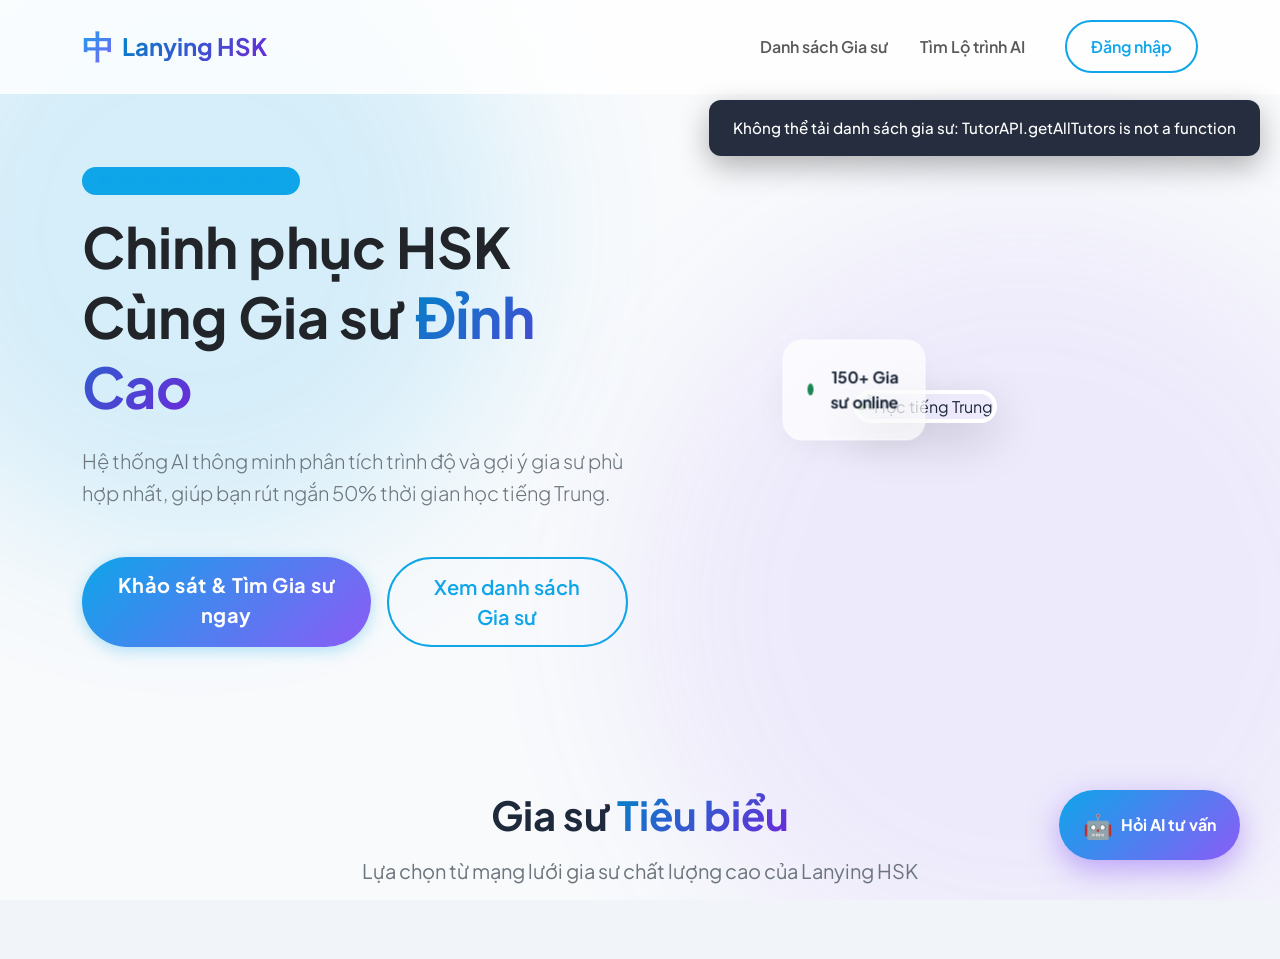
==== commit 44608fc8: "Thiết kế lại giao diện chuẩn Premium UI (Glassmorphism)" ====
--- a/index.html
+++ b/index.html
@@ -4,339 +4,256 @@
     <meta charset="UTF-8">
     <meta name="viewport" content="width=device-width, initial-scale=1.0">
     <title>Lanying HSK - Nền tảng gia sư tiếng Trung thông minh</title>
-    <meta name="description" content="Tìm gia sư tiếng Trung phù hợp nhất với bạn bằng AI Cosine Similarity và Chatbot RAG">
-    <link href="https://fonts.googleapis.com/css2?family=Inter:wght@300;400;600;700;800&display=swap" rel="stylesheet">
+    <!-- Modern Font -->
+    <link href="https://fonts.googleapis.com/css2?family=Plus+Jakarta+Sans:wght@300;400;500;600;700;800&display=swap" rel="stylesheet">
+    <!-- Bootstrap 5 -->
     <link href="https://cdn.jsdelivr.net/npm/bootstrap@5.3.2/dist/css/bootstrap.min.css" rel="stylesheet">
     <link rel="stylesheet" href="style.css">
-    <style>
-        .tutor-grid-dynamic { display:grid; grid-template-columns:repeat(auto-fill,minmax(300px,1fr)); gap:2rem; }
-    </style>
 </head>
-<body class="bg-light">
+<body>
+    <!-- Background Blobs -->
+    <div class="bg-blobs"></div>
+
     <!-- Toast -->
     <div class="toast-custom" id="toast"></div>
 
-    <!-- Modal Dashboard (Bootstrap Modal) -->
-    <div class="modal fade" id="dashboardModal" tabindex="-1" aria-hidden="true">
-      <div class="modal-dialog modal-lg modal-dialog-centered modal-dialog-scrollable">
-        <div class="modal-content border-0 shadow-lg rounded-4">
-          <div class="modal-header border-bottom px-4 py-3">
-            <h5 class="modal-title text-primary-custom fw-bold fs-4" id="dashTitle">Bảng điều khiển</h5>
-            <button type="button" class="btn-close" onclick="closeDashboard()"></button>
-          </div>
-          <div class="modal-body p-4" id="dashContent">
-            <div class="text-center py-5 text-secondary">
-              <div class="spinner-border text-primary" role="status">
-                <span class="visually-hidden">Loading...</span>
-              </div>
-              <p class="mt-2 fw-medium">⏳ Đang tải dữ liệu...</p>
-            </div>
-          </div>
-        </div>
-      </div>
-    </div>
-
-    <!-- Navbar -->
-    <nav class="navbar navbar-expand-lg navbar-light navbar-custom sticky-top py-3">
+    <!-- Glass Navbar -->
+    <nav class="navbar navbar-expand-lg navbar-light glass-nav sticky-top py-3 animate-fade-up">
         <div class="container">
-            <a class="navbar-brand d-flex align-items-center gap-2" href="#">
+            <a class="navbar-brand d-flex align-items-center gap-2" href="index.html">
                 <span class="logo-icon">&#20013;</span>
-                <h1 class="m-0 fs-4 fw-bold text-primary-custom">Lanying HSK</h1>
+                <h1 class="m-0 fs-4 fw-bold text-gradient">Lanying HSK</h1>
             </a>
             <button class="navbar-toggler border-0 shadow-none" type="button" data-bs-toggle="collapse" data-bs-target="#navbarNav">
                 <span class="navbar-toggler-icon"></span>
             </button>
             <div class="collapse navbar-collapse mt-3 mt-lg-0" id="navbarNav">
-                <ul class="navbar-nav mx-auto fw-semibold">
-                    <li class="nav-item"><a class="nav-link px-3" href="#">Trang chủ</a></li>
-                    <li class="nav-item"><a class="nav-link px-3" href="#tutors">Gia sư</a></li>
-                    <li class="nav-item"><a class="nav-link px-3 text-primary-custom" href="frontend/pages/survey.html">Khảo sát AI</a></li>
+                <ul class="navbar-nav ms-auto fw-semibold gap-3 align-items-center">
+                    <li class="nav-item"><a class="nav-link" href="#giasu">Danh sách Gia sư</a></li>
+                    <li class="nav-item"><a class="nav-link" href="frontend/pages/survey.html">Tìm Lộ trình AI</a></li>
+                    <li class="nav-item ms-lg-3" id="nav-login-btn">
+                        <a class="btn btn-outline-custom rounded-pill px-4" href="frontend/pages/login.html">Đăng nhập</a>
+                    </li>
                 </ul>
-                <div class="d-flex flex-column flex-lg-row gap-2 mt-3 mt-lg-0" id="navActions">
-                    <button class="btn btn-outline-secondary fw-semibold rounded-3 px-4 py-2" onclick="window.location='frontend/pages/login.html'">Đăng nhập</button>
-                    <button class="btn btn-primary-custom rounded-3 px-4 py-2" onclick="window.location='frontend/pages/login.html?tab=register'">Đăng ký miễn phí</button>
+            </div>
+        </div>
+    </nav>
+
+    <!-- Hero Section -->
+    <section class="container py-5 mt-4">
+        <div class="row align-items-center min-vh-50">
+            <div class="col-lg-6 text-center text-lg-start animate-fade-up delay-100">
+                <span class="badge bg-primary-custom bg-opacity-10 text-primary-custom rounded-pill px-3 py-2 fw-semibold mb-3">#1 Nền tảng Gia sư Tiếng Trung AI</span>
+                <h1 class="display-4 fw-bold mb-4 text-dark lh-sm">Chinh phục HSK <br>Cùng Gia sư <span class="text-gradient">Đỉnh Cao</span></h1>
+                <p class="lead text-secondary mb-5 fs-5">Hệ thống AI thông minh phân tích trình độ và gợi ý gia sư phù hợp nhất, giúp bạn rút ngắn 50% thời gian học tiếng Trung.</p>
+                <div class="d-flex flex-column flex-sm-row gap-3 justify-content-center justify-content-lg-start">
+                    <a href="frontend/pages/survey.html" class="btn btn-primary-custom btn-lg">Khảo sát & Tìm Gia sư ngay</a>
+                    <a href="#giasu" class="btn btn-outline-custom btn-lg">Xem danh sách Gia sư</a>
                 </div>
             </div>
-        </div>
-    </nav>
-
-    <!-- Hero Section -->
-    <header class="hero py-5" style="background: linear-gradient(135deg, #e0f2fe 0%, #f0fdfa 100%); min-height: 80vh; display: flex; align-items: center;">
-        <div class="container">
-            <div class="row justify-content-center text-center fade-in">
-                <div class="col-lg-8 col-xl-7">
-                    <div class="badge-custom shadow-sm mb-4">✨ AI Powered by Cosine Similarity & RAG</div>
-                    <h2 class="display-4 fw-bolder text-dark mb-4 lh-sm">Tìm Gia Sư Tiếng Trung<br>Hoàn Hảo Chỉ Trong 30 Giây</h2>
-                    <p class="lead text-secondary mb-5 px-md-4">Hệ thống AI phân tích nhu cầu của bạn và đề xuất gia sư phù hợp nhất. Hỗ trợ lộ trình học từ HSK 1 đến HSK 6.</p>
-                    <div class="d-flex justify-content-center gap-3 flex-column flex-sm-row mb-5">
-                        <button class="btn btn-primary-custom btn-lg px-5 py-3 rounded-pill shadow-sm" onclick="window.location='frontend/pages/survey.html'">🎯 Khảo sát lộ trình ngay</button>
-                        <button class="btn btn-light btn-lg px-5 py-3 rounded-pill shadow-sm text-secondary fw-bold" onclick="document.getElementById('tutors').scrollIntoView({behavior:'smooth'})">Xem gia sư</button>
-                    </div>
-                    <div class="row text-center mt-4">
-                        <div class="col-6 col-md-3 mb-4">
-                            <h3 class="text-primary-custom fw-bold display-6 mb-0">50+</h3>
-                            <span class="text-muted small text-uppercase fw-semibold">Gia sư chất lượng</span>
-                        </div>
-                        <div class="col-6 col-md-3 mb-4">
-                            <h3 class="text-primary-custom fw-bold display-6 mb-0">1K+</h3>
-                            <span class="text-muted small text-uppercase fw-semibold">Học viên</span>
-                        </div>
-                        <div class="col-6 col-md-3 mb-4">
-                            <h3 class="text-primary-custom fw-bold display-6 mb-0">1-6</h3>
-                            <span class="text-muted small text-uppercase fw-semibold">Đầy đủ cấp HSK</span>
-                        </div>
-                        <div class="col-6 col-md-3 mb-4">
-                            <h3 class="text-primary-custom fw-bold display-6 mb-0">24/7</h3>
-                            <span class="text-muted small text-uppercase fw-semibold">AI hỗ trợ</span>
+            <div class="col-lg-6 mt-5 mt-lg-0 text-center animate-fade-up delay-200">
+                <div class="position-relative d-inline-block">
+                    <div class="glass-panel p-4 position-absolute top-0 start-0 translate-middle shadow-glow d-none d-md-block" style="z-index: 2; border-radius: 20px;">
+                        <div class="d-flex align-items-center gap-3">
+                            <div class="bg-success rounded-circle" style="width: 12px; height: 12px;"></div>
+                            <span class="fw-bold">150+ Gia sư online</span>
                         </div>
                     </div>
+                    <img src="https://images.unsplash.com/photo-1546422904-90eab23c3d7e?ixlib=rb-4.0.3&auto=format&fit=crop&w=800&q=80" alt="Học tiếng Trung" class="img-fluid rounded-5 shadow-lg" style="object-fit: cover; height: 450px; width: 100%; border: 4px solid white;">
                 </div>
             </div>
         </div>
-    </header>
-
-    <!-- How it works -->
-    <section class="py-5 bg-white">
-        <div class="container py-5">
-            <h3 class="text-center fw-bold mb-5 fs-2 text-dark">Quy Trình Học Tập Thông Minh</h3>
-            <div class="row g-4 mt-2">
-                <div class="col-md-4">
-                    <div class="card h-100 border-0 bg-light rounded-4 p-5 text-center tutor-card">
-                        <div class="display-3 mb-4">📝</div>
-                        <h4 class="fw-bold h5 mb-3 text-dark">1. Khảo sát đầu vào</h4>
-                        <p class="text-secondary mb-0">Cung cấp mục tiêu HSK, thời gian và trình độ hiện tại của bạn trong 1 phút.</p>
-                    </div>
-                </div>
-                <div class="col-md-4">
-                    <div class="card h-100 border-0 bg-light rounded-4 p-5 text-center tutor-card">
-                        <div class="display-3 mb-4">🤖</div>
-                        <h4 class="fw-bold h5 mb-3 text-dark">2. AI Phân Tích</h4>
-                        <p class="text-secondary mb-0">Thuật toán <strong>Cosine Similarity</strong> tính toán và tìm gia sư khớp nhất với hồ sơ của bạn.</p>
-                    </div>
-                </div>
-                <div class="col-md-4">
-                    <div class="card h-100 border-0 bg-light rounded-4 p-5 text-center tutor-card">
-                        <div class="display-3 mb-4">🎯</div>
-                        <h4 class="fw-bold h5 mb-3 text-dark">3. Nhận Gợi Ý</h4>
-                        <p class="text-secondary mb-0">Xem top 3 gia sư phù hợp kèm điểm tương thích và đặt lịch học ngay.</p>
-                    </div>
-                </div>
-            </div>
-        </div>
     </section>
 
     <!-- Tutors Section -->
-    <section id="tutors" class="py-5 bg-light">
-        <div class="container py-5">
-            <h3 class="fw-bold mb-5 text-center fs-2 text-dark">Gia Sư Nổi Bật</h3>
-            <div id="tutorGrid" class="row g-4">
-                <div class="col-12 text-center py-5 text-secondary">
-                    <div class="spinner-border text-primary" role="status"></div>
-                    <p class="mt-3 fw-medium">⏳ Đang tải danh sách gia sư từ hệ thống...</p>
-                </div>
-            </div>
+    <section id="giasu" class="container py-5 mt-5">
+        <div class="text-center mb-5 animate-fade-up delay-100">
+            <h2 class="fw-bold display-6 mb-3">Gia sư <span class="text-gradient">Tiêu biểu</span></h2>
+            <p class="text-secondary fs-5">Lựa chọn từ mạng lưới gia sư chất lượng cao của Lanying HSK</p>
+        </div>
+        <div class="row g-4" id="tutorList">
+            <!-- Tutor Cards will be injected here -->
         </div>
     </section>
 
-    <!-- Floating Chatbot -->
-    <div class="chatbot-widget" onclick="toggleChat()">💬 Hỏi AI tư vấn</div>
-
+    <!-- Chatbot Floating Widget -->
+    <div class="chatbot-widget animate-fade-up delay-300" onclick="toggleChat()">
+        <span class="fs-4">🤖</span>
+        <span>Hỏi AI tư vấn</span>
+    </div>
+
+    <!-- AI Chat Window (Glassmorphism) -->
     <div class="chat-window" id="chatWindow">
         <div class="chat-header">
             <div>
-                <h4>Trợ lý AI Lanying HSK</h4>
-                <small>Hỏi về ngữ pháp HSK, lộ trình học...</small>
-            </div>
-            <button class="close-chat" onclick="toggleChat()">✕</button>
+                <h4>Lanying AI Assistant</h4>
+                <small>Luôn sẵn sàng hỗ trợ bạn 24/7</small>
+            </div>
+            <button class="close-chat" onclick="toggleChat()">&times;</button>
         </div>
         <div class="chat-body" id="chatBody">
-            <div class="chat-msg ai">Xin chào! Tôi là trợ lý AI của Lanying HSK. Bạn muốn hỏi về ngữ pháp HSK hay cần tư vấn lộ trình học?</div>
+            <div class="chat-msg ai">Xin chào! Tôi là trợ lý AI của Lanying HSK. Bạn đang quan tâm đến khóa học tiếng Trung hay cần tư vấn ngữ pháp?</div>
         </div>
         <div class="chat-input-row">
-            <input type="text" id="chatInput" placeholder="Hỏi về ngữ pháp HSK..." onkeypress="if(event.key==='Enter')sendChat()">
-            <button onclick="sendChat()">Gửi</button>
+            <input type="text" id="chatInput" placeholder="Nhập câu hỏi của bạn..." onkeypress="handleChatKey(event)">
+            <button onclick="sendMessage()">
+                <svg width="20" height="20" viewBox="0 0 24 24" fill="none" stroke="currentColor" stroke-width="2.5" stroke-linecap="round" stroke-linejoin="round"><line x1="22" y1="2" x2="11" y2="13"></line><polygon points="22 2 15 22 11 13 2 9 22 2"></polygon></svg>
+            </button>
         </div>
     </div>
 
     <script src="https://cdn.jsdelivr.net/npm/bootstrap@5.3.2/dist/js/bootstrap.bundle.min.js"></script>
     <script src="frontend/js/api.js"></script>
     <script>
-        const API = '';
-
-        // ---- Navbar: Kiểm tra đăng nhập ----
-        function checkAuth() {
+        function showToast(msg) {
+            const t = document.getElementById('toast');
+            t.textContent = msg;
+            t.style.display = 'block';
+            setTimeout(() => t.style.display = 'none', 3000);
+        }
+
+        // Toggle Chat
+        function toggleChat() {
+            const chat = document.getElementById('chatWindow');
+            chat.style.display = chat.style.display === 'flex' ? 'none' : 'flex';
+        }
+
+        function handleChatKey(e) {
+            if (e.key === 'Enter') sendMessage();
+        }
+
+        async function sendMessage() {
+            const input = document.getElementById('chatInput');
+            const msg = input.value.trim();
+            if(!msg) return;
+
+            const body = document.getElementById('chatBody');
+            
+            // Add user message
+            const userDiv = document.createElement('div');
+            userDiv.className = 'chat-msg user animate-fade-up';
+            userDiv.textContent = msg;
+            body.appendChild(userDiv);
+            
+            input.value = '';
+            body.scrollTop = body.scrollHeight;
+
+            // Add typing indicator
+            const typingDiv = document.createElement('div');
+            typingDiv.className = 'chat-msg typing animate-fade-up';
+            typingDiv.textContent = 'AI đang suy nghĩ...';
+            body.appendChild(typingDiv);
+            body.scrollTop = body.scrollHeight;
+
+            try {
+                const data = await ChatAPI.sendMessage(msg);
+                typingDiv.remove();
+
+                const aiDiv = document.createElement('div');
+                aiDiv.className = 'chat-msg ai animate-fade-up';
+                // Convert markdown-like newlines
+                aiDiv.innerHTML = data.reply.replace(/\n/g, '<br>');
+                body.appendChild(aiDiv);
+            } catch (err) {
+                typingDiv.remove();
+                const errDiv = document.createElement('div');
+                errDiv.className = 'chat-msg ai text-danger animate-fade-up';
+                errDiv.textContent = `Lỗi: ${err.message}`;
+                body.appendChild(errDiv);
+            }
+            body.scrollTop = body.scrollHeight;
+        }
+
+        async function loadTutors() {
+            try {
+                const data = await TutorAPI.getAllTutors();
+                const container = document.getElementById('tutorList');
+                container.innerHTML = '';
+
+                data.tutors.forEach((tutor, index) => {
+                    const delayClass = `delay-${(index % 3 + 1) * 100}`;
+                    const levels = tutor.teaching_levels ? tutor.teaching_levels.split(',').map(l => `HSK ${l}`).join(', ') : 'Chưa cập nhật';
+                    const rate = tutor.hourly_rate ? tutor.hourly_rate.toLocaleString('vi-VN') + 'đ/h' : 'Thỏa thuận';
+                    
+                    const card = document.createElement('div');
+                    card.className = `col-md-6 col-lg-4 animate-fade-up ${delayClass}`;
+                    card.innerHTML = `
+                        <div class="glass-panel h-100 p-4">
+                            <div class="d-flex align-items-center gap-3 mb-4">
+                                <div class="tutor-avatar">${tutor.name.charAt(0).toUpperCase()}</div>
+                                <div>
+                                    <h4 class="fw-bold mb-1">${tutor.name}</h4>
+                                    <span class="badge bg-primary-custom bg-opacity-10 text-primary-custom rounded-pill">Gia sư Lanying</span>
+                                </div>
+                            </div>
+                            <p class="text-secondary mb-4 line-clamp-3" style="min-height: 70px;">
+                                ${tutor.bio || 'Chưa có thông tin giới thiệu.'}
+                            </p>
+                            <div class="d-flex flex-wrap gap-2 mb-4">
+                                <span class="badge bg-light text-dark border px-2 py-1"><i class="bi bi-book"></i> Dạy: ${levels}</span>
+                                <span class="badge bg-light text-dark border px-2 py-1"><i class="bi bi-cash"></i> Phí: ${rate}</span>
+                            </div>
+                            <button class="btn btn-primary-custom w-100 py-2 rounded-pill" onclick="bookTutor(${tutor.id})">Đặt lịch học ngay</button>
+                        </div>
+                    `;
+                    container.appendChild(card);
+                });
+            } catch (err) {
+                showToast(`Không thể tải danh sách gia sư: ${err.message}`);
+            }
+        }
+
+        async function bookTutor(tutorId) {
             const user = JSON.parse(localStorage.getItem('lanying_user') || 'null');
             const token = localStorage.getItem('lanying_token');
             
-            if (!user || !token) return; // Chưa đăng nhập
-
-            if (user.role === 'tutor') {
-                // Giáo viên không được vào trang học sinh
-                window.location.href = '/frontend/pages/tutor_index.html';
+            if (!user || !token) {
+                showToast('Bạn cần đăng nhập học viên để đặt lịch!');
+                setTimeout(() => window.location.href = 'frontend/pages/login.html', 1500);
                 return;
             }
-
-            // Hiện giao diện Học sinh
-            document.getElementById('navActions').innerHTML = `
-                <button class="btn btn-link text-primary-custom fw-bold text-decoration-none px-3" onclick="openDashboard()">Xin chào Học sinh ${user.name}</button>
-                <button class="btn btn-outline-secondary fw-semibold rounded-3 px-3 py-2" onclick="logout()">Đăng xuất</button>
-            `;
+            if (user.role !== 'student') {
+                showToast('Chỉ tài khoản Học viên mới có thể đặt lịch học!');
+                return;
+            }
+
+            try {
+                await MatchAPI.bookTutor(tutorId);
+                showToast('Đăng ký lớp thành công! Gia sư sẽ sớm liên hệ với bạn.');
+            } catch (err) {
+                showToast(`Lỗi đặt lịch: ${err.message}`);
+            }
+        }
+
+        // Check login to update UI
+        function checkLoginState() {
+            const user = JSON.parse(localStorage.getItem('lanying_user') || 'null');
+            if (user) {
+                document.getElementById('nav-login-btn').innerHTML = `
+                    <div class="dropdown">
+                        <button class="btn btn-primary-custom rounded-pill dropdown-toggle px-4" type="button" data-bs-toggle="dropdown">
+                            Chào, ${user.name}
+                        </button>
+                        <ul class="dropdown-menu dropdown-menu-end shadow-soft border-0 mt-2 p-2 rounded-4">
+                            <li><a class="dropdown-item rounded-3 py-2" href="${user.role === 'tutor' ? 'frontend/pages/tutor_index.html' : 'index.html'}">Dashboard của tôi</a></li>
+                            <li><hr class="dropdown-divider"></li>
+                            <li><a class="dropdown-item text-danger rounded-3 py-2 fw-semibold" href="#" onclick="logout()">Đăng xuất</a></li>
+                        </ul>
+                    </div>
+                `;
+            }
         }
 
         function logout() {
             localStorage.removeItem('lanying_token');
             localStorage.removeItem('lanying_user');
-            location.reload();
-        }
-
-        function showToast(msg, duration=3000) {
-            const t = document.getElementById('toast');
-            t.textContent = msg;
-            t.style.display = 'block';
-            setTimeout(() => t.style.display = 'none', duration);
-        }
-
-        // ---- Load Tutors từ API ----
-        async function loadTutors() {
-            try {
-                const res = await fetch(`${API}/api/tutors/`);
-                const tutors = await res.json();
-                const grid = document.getElementById('tutorGrid');
-
-                if (!tutors.length) {
-                    grid.innerHTML = '<div class="col-12"><p class="text-center text-muted">Chưa có gia sư nào.</p></div>';
-                    return;
-                }
-
-                grid.innerHTML = tutors.map(t => `
-                    <div class="col-md-6 col-lg-4">
-                        <div class="card h-100 tutor-card border-0 shadow-sm rounded-4 bg-white">
-                            <div class="card-body p-4">
-                                <div class="d-flex align-items-center gap-3 mb-4">
-                                    <div class="tutor-avatar fs-4 shadow-sm">${t.name.charAt(0)}</div>
-                                    <div>
-                                        <h4 class="h5 fw-bold text-dark mb-1">${t.name}</h4>
-                                        <span class="text-primary-custom fw-semibold small">Đạt HSK ${t.hsk_level} | Dạy HSK ${t.teaching_levels}</span>
-                                    </div>
-                                </div>
-                                <p class="text-secondary small mb-4" style="min-height: 40px; line-height: 1.6;">${t.bio || ''}</p>
-                                <div class="d-flex flex-wrap gap-2 mb-2">
-                                    <span class="badge bg-light text-secondary border px-2 py-1 fw-medium">Dạy HSK ${t.teaching_levels}</span>
-                                    ${t.specialization ? `<span class="badge bg-light text-secondary border px-2 py-1 fw-medium">${t.specialization}</span>` : ''}
-                                </div>
-                            </div>
-                            <div class="card-footer bg-transparent border-top p-4 d-flex justify-content-between align-items-center">
-                                <span class="fw-bold text-dark fs-5">${Number(t.hourly_rate || 0).toLocaleString('vi-VN')}đ/h</span>
-                                <button class="btn btn-primary-custom px-4 py-2 rounded-3" onclick="bookTutor(${t.id},'${t.name}')">Đặt lịch</button>
-                            </div>
-                        </div>
-                    </div>
-                `).join('');
-            } catch(e) {
-                document.getElementById('tutorGrid').innerHTML = `
-                    <div class="col-12 text-center text-danger py-4">
-                        Không thể tải dữ liệu. Backend đang chạy không? <br>
-                        <small>Lỗi: ${e.message}</small>
-                    </div>`;
-            }
-        }
-
-        async function bookTutor(id, name) {
-            const user = JSON.parse(localStorage.getItem('lanying_user') || 'null');
-            if (!user) {
-                showToast('Vui lòng đăng nhập để đặt lịch!');
-                setTimeout(() => window.location='frontend/pages/login.html', 1500);
-                return;
-            }
-            if (user.role === 'tutor') {
-                showToast('Tài khoản Gia sư không thể đặt lịch học!');
-                return;
-            }
-            try {
-                await TutorAPI.book(id, "Xin chào gia sư!");
-                showToast(`Đã gửi yêu cầu đặt lịch với gia sư ${name} thành công!`);
-            } catch (err) {
-                showToast(`Lỗi: ${err.message}`);
-            }
-        }
-
-        // ---- Dashboard Modal ----
-        let dashModalInstance = null;
-        async function openDashboard() {
-            if (!dashModalInstance) {
-                dashModalInstance = new bootstrap.Modal(document.getElementById('dashboardModal'));
-            }
-            dashModalInstance.show();
-            document.getElementById('dashContent').innerHTML = '<div class="text-center py-5"><div class="spinner-border text-primary"></div><p class="mt-2 fw-medium text-secondary">⏳ Đang tải dữ liệu...</p></div>';
-            try {
-                const data = await AuthAPI.getDashboard();
-                if (data.role === 'tutor') {
-                    // Tutor dashboard logic not used here (redirected earlier)
-                } else {
-                    document.getElementById('dashTitle').textContent = `Lịch sử học tập: ${data.name}`;
-                    let html = `<h5 class="mb-4 fw-bold text-dark">Gia sư bạn đã đăng ký:</h5>`;
-                    if (data.bookings.length === 0) {
-                        html += `<p class="text-muted">Bạn chưa đặt lịch với gia sư nào.</p>`;
-                    } else {
-                        html += `<div class="list-group list-group-flush gap-2">`;
-                        data.bookings.forEach(b => {
-                            const date = new Date(b.created_at).toLocaleString('vi-VN');
-                            let statusBadge = b.status === 'pending' ? '<span class="badge bg-warning-subtle text-warning-emphasis px-3 py-2 rounded-pill">Đang chờ duyệt</span>' : (b.status === 'accepted' ? '<span class="badge bg-success-subtle text-success-emphasis px-3 py-2 rounded-pill">Đã duyệt</span>' : '<span class="badge bg-danger-subtle text-danger-emphasis px-3 py-2 rounded-pill">Từ chối</span>');
-                            html += `<div class="list-group-item d-flex flex-column flex-md-row justify-content-between align-items-md-center p-3 border rounded-3 bg-white shadow-sm">
-                                <div class="mb-2 mb-md-0">
-                                    <h6 class="mb-1 fw-bold text-dark fs-5">${b.tutor_name}</h6>
-                                    <small class="text-secondary"><i class="bi bi-calendar3"></i> Ngày đặt: ${date}</small>
-                                </div>
-                                <div>${statusBadge}</div>
-                            </div>`;
-                        });
-                        html += `</div>`;
-                    }
-                    document.getElementById('dashContent').innerHTML = html;
-                }
-            } catch (err) {
-                document.getElementById('dashContent').innerHTML = `<p class="text-danger">Lỗi tải dữ liệu: ${err.message}</p>`;
-            }
-        }
-
-        function closeDashboard() {
-            if (dashModalInstance) dashModalInstance.hide();
-        }
-
-        // ---- Chatbot ----
-        function toggleChat() {
-            const w = document.getElementById('chatWindow');
-            w.style.display = w.style.display === 'flex' ? 'none' : 'flex';
-        }
-
-        async function sendChat() {
-            const input = document.getElementById('chatInput');
-            const msg = input.value.trim();
-            if (!msg) return;
-
-            const body = document.getElementById('chatBody');
-            body.innerHTML += `<div class="chat-msg user">${msg}</div>`;
-            body.innerHTML += `<div class="chat-msg ai typing" id="typing">Đang trả lời...</div>`;
-            body.scrollTop = body.scrollHeight;
-            input.value = '';
-
-            try {
-                const res = await fetch(`${API}/api/chat/`, {
-                    method: 'POST',
-                    headers: {'Content-Type':'application/json'},
-                    body: JSON.stringify({message: msg})
-                });
-                const data = await res.json();
-                document.getElementById('typing').outerHTML = `<div class="chat-msg ai">${data.reply}</div>`;
-            } catch(e) {
-                document.getElementById('typing').outerHTML = `<div class="chat-msg ai">Xin lỗi, chatbot đang gặp lỗi kết nối.</div>`;
-            }
-            body.scrollTop = body.scrollHeight;
-        }
-
-        // Khởi tạo
-        checkAuth();
-        loadTutors();
+            window.location.reload();
+        }
+
+        window.onload = () => {
+            loadTutors();
+            checkLoginState();
+        };
     </script>
 </body>
 </html>
--- a/style.css
+++ b/style.css
@@ -1,129 +1,264 @@
-/* Global overrides and Variables */
+@import url('https://fonts.googleapis.com/css2?family=Plus+Jakarta+Sans:wght@300;400;500;600;700;800&display=swap');
+
+/* Global Variables */
 :root {
-    --primary: #0ea5e9; /* Lanying Blue */
+    --primary: #0ea5e9;
     --primary-hover: #0284c7;
-    --secondary: #6366f1; /* Magic Indigo */
+    --secondary: #8b5cf6;
+    --secondary-hover: #7c3aed;
     --dark: #0f172a;
     --light: #ffffff;
     --gray: #64748b;
-    --bg-glass: rgba(255, 255, 255, 0.85);
+    --glass-bg: rgba(255, 255, 255, 0.7);
+    --glass-border: rgba(255, 255, 255, 0.4);
+    --gradient-primary: linear-gradient(135deg, #0ea5e9 0%, #8b5cf6 100%);
+    --gradient-text: linear-gradient(135deg, #0284c7 0%, #6d28d9 100%);
+    --shadow-soft: 0 10px 40px -10px rgba(0,0,0,0.08);
+    --shadow-glow: 0 10px 40px -10px rgba(14, 165, 233, 0.4);
 }
 
 body {
-    font-family: 'Inter', sans-serif;
-    background-color: #f8fafc;
+    font-family: 'Plus Jakarta Sans', sans-serif;
+    background: #f1f5f9;
     color: #1e293b;
     line-height: 1.6;
-}
-
-/* Custom Utilities */
+    overflow-x: hidden;
+}
+
+/* Background blob effects for rich aesthetics */
+.bg-blobs {
+    position: fixed;
+    top: 0;
+    left: 0;
+    width: 100vw;
+    height: 100vh;
+    z-index: -1;
+    overflow: hidden;
+    background: #f8fafc;
+}
+.bg-blobs::before, .bg-blobs::after {
+    content: '';
+    position: absolute;
+    border-radius: 50%;
+    filter: blur(80px);
+    opacity: 0.5;
+    animation: float 10s infinite ease-in-out alternate;
+}
+.bg-blobs::before {
+    top: -10%;
+    left: -10%;
+    width: 50vw;
+    height: 50vw;
+    background: rgba(14, 165, 233, 0.3);
+}
+.bg-blobs::after {
+    bottom: -10%;
+    right: -10%;
+    width: 60vw;
+    height: 60vw;
+    background: rgba(139, 92, 246, 0.2);
+    animation-delay: -5s;
+}
+
+/* Glassmorphism Utilities */
+.glass-panel {
+    background: var(--glass-bg);
+    backdrop-filter: blur(16px);
+    -webkit-backdrop-filter: blur(16px);
+    border: 1px solid var(--glass-border);
+    border-radius: 24px;
+    box-shadow: var(--shadow-soft);
+    transition: all 0.4s cubic-bezier(0.4, 0, 0.2, 1);
+}
+.glass-panel:hover {
+    transform: translateY(-5px);
+    box-shadow: var(--shadow-glow);
+    border-color: rgba(255, 255, 255, 0.8);
+}
+
+.glass-nav {
+    background: rgba(255, 255, 255, 0.8);
+    backdrop-filter: blur(20px);
+    border-bottom: 1px solid rgba(255,255,255,0.3);
+    transition: all 0.3s;
+}
+
+/* Typography & Colors */
+.text-gradient {
+    background: var(--gradient-text);
+    -webkit-background-clip: text;
+    -webkit-text-fill-color: transparent;
+    background-clip: text;
+}
 .text-primary-custom { color: var(--primary) !important; }
 .bg-primary-custom { background-color: var(--primary) !important; }
+.bg-gradient-custom { background: var(--gradient-primary) !important; color: white; }
+
+/* Buttons */
 .btn-primary-custom {
-    background-color: var(--primary);
+    background: var(--gradient-primary);
     color: white;
     border: none;
+    font-weight: 700;
+    letter-spacing: 0.5px;
+    border-radius: 50px;
+    padding: 0.8rem 2rem;
+    transition: all 0.3s cubic-bezier(0.4, 0, 0.2, 1);
+    box-shadow: 0 4px 15px rgba(14, 165, 233, 0.3);
+    position: relative;
+    overflow: hidden;
+}
+.btn-primary-custom::after {
+    content: '';
+    position: absolute;
+    top: 0; left: 0; width: 100%; height: 100%;
+    background: linear-gradient(rgba(255,255,255,0.2), rgba(255,255,255,0));
+    opacity: 0; transition: opacity 0.3s;
+}
+.btn-primary-custom:hover {
+    color: white;
+    transform: translateY(-3px) scale(1.02);
+    box-shadow: 0 8px 25px rgba(139, 92, 246, 0.4);
+}
+.btn-primary-custom:hover::after { opacity: 1; }
+
+.btn-outline-custom {
+    border: 2px solid var(--primary);
+    color: var(--primary);
     font-weight: 600;
-    transition: all 0.3s ease;
-}
-.btn-primary-custom:hover {
-    background-color: var(--primary-hover);
-    color: white;
+    border-radius: 50px;
+    padding: 0.8rem 2rem;
+    background: transparent;
+    transition: all 0.3s;
+}
+.btn-outline-custom:hover {
+    background: var(--gradient-primary);
+    color: white;
+    border-color: transparent;
     transform: translateY(-2px);
-    box-shadow: 0 4px 12px rgba(14, 165, 233, 0.3);
-}
-
-/* Navbar */
-.navbar-custom {
-    background: var(--bg-glass);
-    backdrop-filter: blur(10px);
-    box-shadow: 0 4px 6px -1px rgba(0, 0, 0, 0.05);
-}
-
-/* Custom Components */
-.logo-icon { font-size: 1.8rem; font-weight: 800; color: var(--primary); font-family: serif; }
-
-.badge-custom {
-    display: inline-block;
-    padding: 0.4rem 1.2rem;
-    background: #e0f2fe;
+    box-shadow: var(--shadow-glow);
+}
+
+/* Specific Components */
+.logo-icon {
+    font-size: 2rem;
+    font-weight: 800;
     color: var(--primary);
-    border-radius: 20px;
-    font-size: 0.9rem;
-    font-weight: 600;
-    margin-bottom: 1.5rem;
-}
-
-.tutor-card {
-    transition: all 0.3s ease;
-    border: 1px solid #f1f5f9;
-}
-.tutor-card:hover {
-    box-shadow: 0 10px 20px -5px rgba(0,0,0,0.1);
-    border-color: #cbd5e1;
-    transform: translateY(-5px);
-}
+    background: var(--gradient-primary);
+    -webkit-background-clip: text;
+    -webkit-text-fill-color: transparent;
+}
+
 .tutor-avatar {
-    width: 50px; height: 50px;
-    background: var(--primary); color: white;
+    width: 60px; height: 60px;
+    background: var(--gradient-primary);
+    color: white;
     border-radius: 50%;
     display: flex; align-items: center; justify-content: center;
-    font-size: 1.5rem; font-weight: bold;
+    font-size: 1.5rem; font-weight: 800;
+    box-shadow: 0 4px 15px rgba(14, 165, 233, 0.3);
+}
+
+/* Form Controls */
+.form-control-glass {
+    background: rgba(255, 255, 255, 0.6);
+    border: 2px solid rgba(255, 255, 255, 0.8);
+    border-radius: 16px;
+    padding: 1rem 1.5rem;
+    font-size: 1rem;
+    transition: all 0.3s;
+    backdrop-filter: blur(10px);
+}
+.form-control-glass:focus {
+    background: #ffffff;
+    border-color: var(--primary);
+    box-shadow: 0 0 0 4px rgba(14, 165, 233, 0.15);
+    outline: none;
+}
+
+/* Progress Bar */
+.progress-glass {
+    background: rgba(255,255,255,0.5);
+    border-radius: 50px;
+    height: 12px;
+    overflow: hidden;
+    backdrop-filter: blur(5px);
+    border: 1px solid rgba(255,255,255,0.8);
+}
+.progress-glass .progress-bar {
+    background: var(--gradient-primary);
+    border-radius: 50px;
+    transition: width 0.8s cubic-bezier(0.4, 0, 0.2, 1);
 }
 
 /* Animations */
-@keyframes fadeIn {
-    from { opacity: 0; transform: translateY(20px); }
+@keyframes float {
+    0% { transform: translateY(0) scale(1); }
+    100% { transform: translateY(-20px) scale(1.05); }
+}
+@keyframes fadeUp {
+    from { opacity: 0; transform: translateY(30px); }
     to { opacity: 1; transform: translateY(0); }
 }
-.fade-in { animation: fadeIn 0.8s ease-out forwards; }
-
-/* Chatbot Styles (Kept intact) */
+.animate-fade-up { animation: fadeUp 0.8s cubic-bezier(0.4, 0, 0.2, 1) forwards; }
+.delay-100 { animation-delay: 0.1s; }
+.delay-200 { animation-delay: 0.2s; }
+.delay-300 { animation-delay: 0.3s; }
+
+/* Chatbot Styles */
 .chatbot-widget {
-    position: fixed; bottom: 30px; right: 30px;
-    background: var(--primary); color: white;
+    position: fixed; bottom: 40px; right: 40px;
+    background: var(--gradient-primary); color: white;
     padding: 1rem 1.5rem; border-radius: 50px;
-    cursor: pointer; box-shadow: 0 4px 20px rgba(14, 165, 233, 0.4);
+    cursor: pointer; box-shadow: 0 10px 30px rgba(139, 92, 246, 0.5);
     font-weight: 700; z-index: 1000; font-size: 1rem;
-    transition: all 0.3s; animation: pulse 2s infinite;
-}
-@keyframes pulse {
-    0%,100% { box-shadow:0 4px 20px rgba(14,165,233,0.4); }
-    50% { box-shadow:0 4px 30px rgba(14,165,233,0.7); }
-}
-.chatbot-widget:hover { transform: scale(1.05); }
+    transition: all 0.3s; animation: pulseGlow 2.5s infinite;
+    display: flex; align-items: center; gap: 8px;
+}
+@keyframes pulseGlow {
+    0%,100% { box-shadow: 0 10px 30px rgba(139, 92, 246, 0.5); transform: scale(1); }
+    50% { box-shadow: 0 15px 40px rgba(14, 165, 233, 0.7); transform: scale(1.03); }
+}
+.chatbot-widget:hover { transform: translateY(-5px) scale(1.05); animation: none; }
 
 .chat-window {
-    position: fixed; bottom: 90px; right: 30px;
-    width: 360px; background: white; border-radius: 16px;
+    position: fixed; bottom: 100px; right: 40px;
+    width: 380px; background: rgba(255,255,255,0.95); border-radius: 24px;
     box-shadow: 0 20px 60px rgba(0,0,0,0.15);
     display: none; flex-direction: column; z-index: 1000;
-    overflow: hidden; border: 1px solid #e2e8f0;
+    overflow: hidden; border: 1px solid rgba(255,255,255,0.8);
+    backdrop-filter: blur(20px);
+    animation: fadeUp 0.3s ease-out;
 }
 .chat-header {
-    background: linear-gradient(135deg, var(--primary), #6366f1);
-    color: white; padding: 1rem 1.5rem;
+    background: var(--gradient-primary);
+    color: white; padding: 1.2rem 1.5rem;
     display: flex; justify-content: space-between; align-items: center;
 }
-.chat-header h4 { font-size: 1rem; margin: 0; }
-.chat-header small { opacity: 0.8; font-size: 0.75rem; }
-.close-chat { background: none; border: none; color: white; font-size: 1.2rem; cursor: pointer; }
+.chat-header h4 { font-size: 1.1rem; margin: 0; font-weight: 700; }
+.chat-header small { opacity: 0.9; font-size: 0.8rem; }
+.close-chat { background: none; border: none; color: white; font-size: 1.5rem; cursor: pointer; transition: transform 0.3s; }
+.close-chat:hover { transform: rotate(90deg); }
+
 .chat-body {
-    padding: 1rem; height: 300px; overflow-y: auto;
-    background: #f8fafc; display: flex; flex-direction: column; gap: 0.8rem;
-}
-.chat-msg { max-width: 80%; padding: 0.7rem 1rem; border-radius: 12px; font-size: 0.9rem; line-height: 1.5; }
-.chat-msg.ai { background: #e2e8f0; align-self: flex-start; border-radius: 4px 12px 12px 12px; color: #1e293b; }
-.chat-msg.user { background: var(--primary); color: white; align-self: flex-end; border-radius: 12px 12px 4px 12px; }
-.chat-msg.typing { color: var(--gray); font-style: italic; }
-.chat-input-row { display: flex; padding: 0.8rem; gap: 0.5rem; border-top: 1px solid #e2e8f0; background: white; }
-.chat-input-row input { flex: 1; padding: 0.7rem 1rem; border: 2px solid #e2e8f0; border-radius: 8px; font-family: 'Inter', sans-serif; font-size: 0.9rem; }
-.chat-input-row input:focus { outline: none; border-color: var(--primary); }
-.chat-input-row button { background: var(--primary); color: white; border: none; padding: 0.7rem 1.2rem; border-radius: 8px; cursor: pointer; font-weight: 600; }
+    padding: 1.5rem; height: 350px; overflow-y: auto;
+    background: transparent; display: flex; flex-direction: column; gap: 1rem;
+}
+.chat-msg { max-width: 85%; padding: 0.8rem 1.2rem; font-size: 0.95rem; line-height: 1.5; position: relative; }
+.chat-msg.ai { background: #f1f5f9; align-self: flex-start; border-radius: 16px 16px 16px 4px; color: #1e293b; box-shadow: 0 2px 5px rgba(0,0,0,0.02); }
+.chat-msg.user { background: var(--gradient-primary); color: white; align-self: flex-end; border-radius: 16px 16px 4px 16px; box-shadow: 0 5px 15px rgba(14,165,233,0.2); }
+.chat-msg.typing { color: var(--gray); font-style: italic; background: transparent; box-shadow: none; padding: 0; }
+
+.chat-input-row { display: flex; padding: 1rem; gap: 0.8rem; border-top: 1px solid rgba(0,0,0,0.05); background: rgba(255,255,255,0.8); }
+.chat-input-row input { flex: 1; padding: 0.8rem 1.2rem; border: 1px solid #e2e8f0; border-radius: 50px; font-family: 'Plus Jakarta Sans', sans-serif; font-size: 0.95rem; transition: all 0.3s; background: #f8fafc; }
+.chat-input-row input:focus { outline: none; border-color: var(--primary); background: white; box-shadow: 0 0 0 3px rgba(14,165,233,0.1); }
+.chat-input-row button { background: var(--gradient-primary); color: white; border: none; width: 45px; height: 45px; border-radius: 50%; cursor: pointer; display: flex; align-items: center; justify-content: center; transition: all 0.3s; box-shadow: 0 4px 10px rgba(14,165,233,0.3); }
+.chat-input-row button:hover { transform: scale(1.1) rotate(-10deg); }
 
 /* Toast */
 .toast-custom {
-    position: fixed; top: 80px; right: 20px; background: #0f172a; color: white;
-    padding: 1rem 1.5rem; border-radius: 10px; z-index: 9999; display: none;
-    font-size: 0.9rem; box-shadow: 0 4px 20px rgba(0,0,0,0.2);
-}
+    position: fixed; top: 100px; right: 20px; background: rgba(15, 23, 42, 0.9); color: white;
+    padding: 1rem 1.5rem; border-radius: 12px; z-index: 9999; display: none;
+    font-size: 0.95rem; font-weight: 500; box-shadow: 0 10px 30px rgba(0,0,0,0.3);
+    backdrop-filter: blur(10px); animation: fadeUp 0.3s;
+}
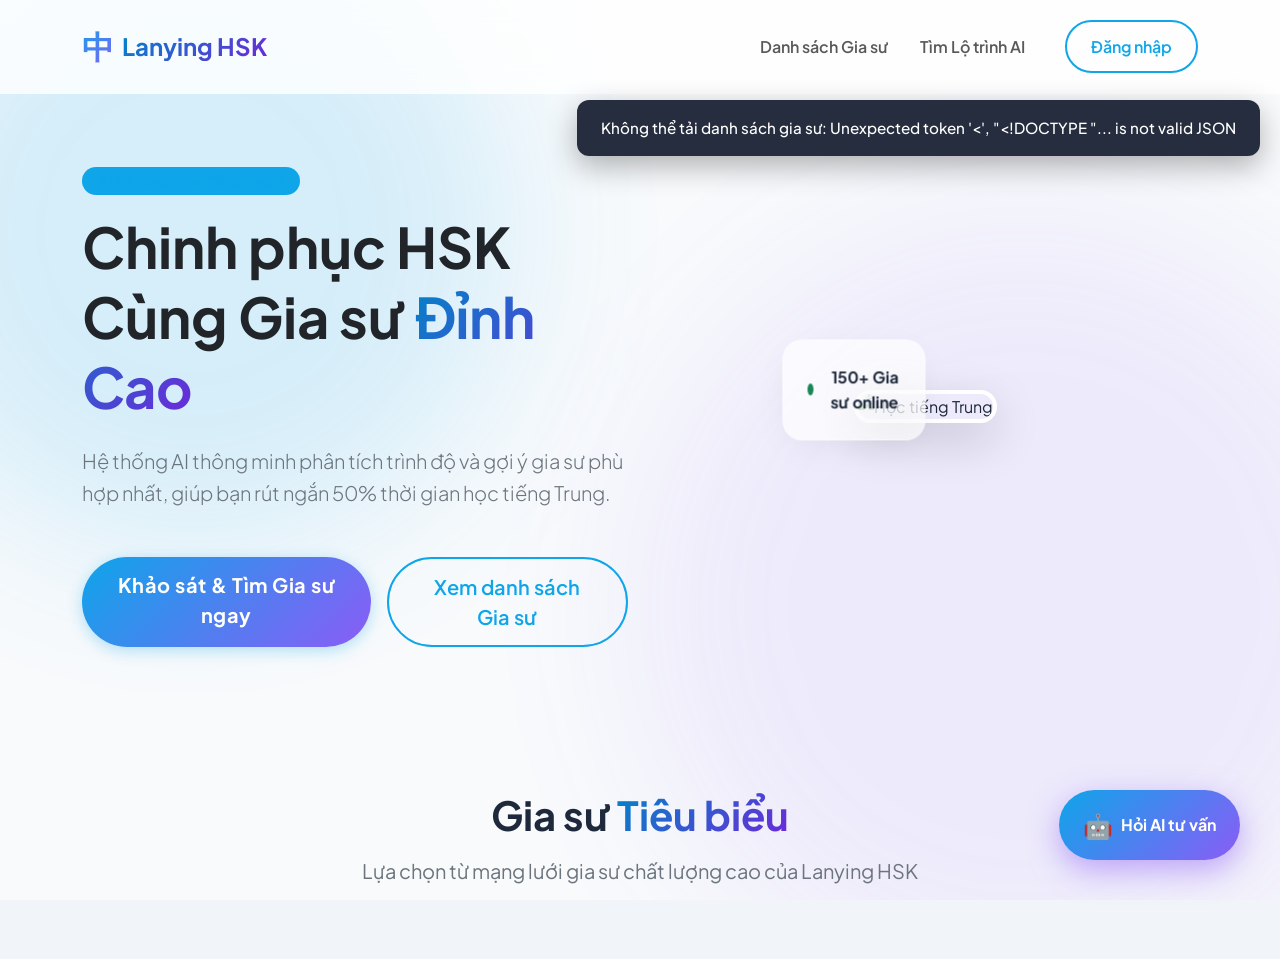
==== commit e137877e: "Fix API function name mismatches in frontend" ====
--- a/index.html
+++ b/index.html
@@ -166,7 +166,7 @@
 
         async function loadTutors() {
             try {
-                const data = await TutorAPI.getAllTutors();
+                const data = await TutorAPI.getAll();
                 const container = document.getElementById('tutorList');
                 container.innerHTML = '';
 
@@ -218,7 +218,7 @@
             }
 
             try {
-                await MatchAPI.bookTutor(tutorId);
+                await TutorAPI.book(tutorId);
                 showToast('Đăng ký lớp thành công! Gia sư sẽ sớm liên hệ với bạn.');
             } catch (err) {
                 showToast(`Lỗi đặt lịch: ${err.message}`);
